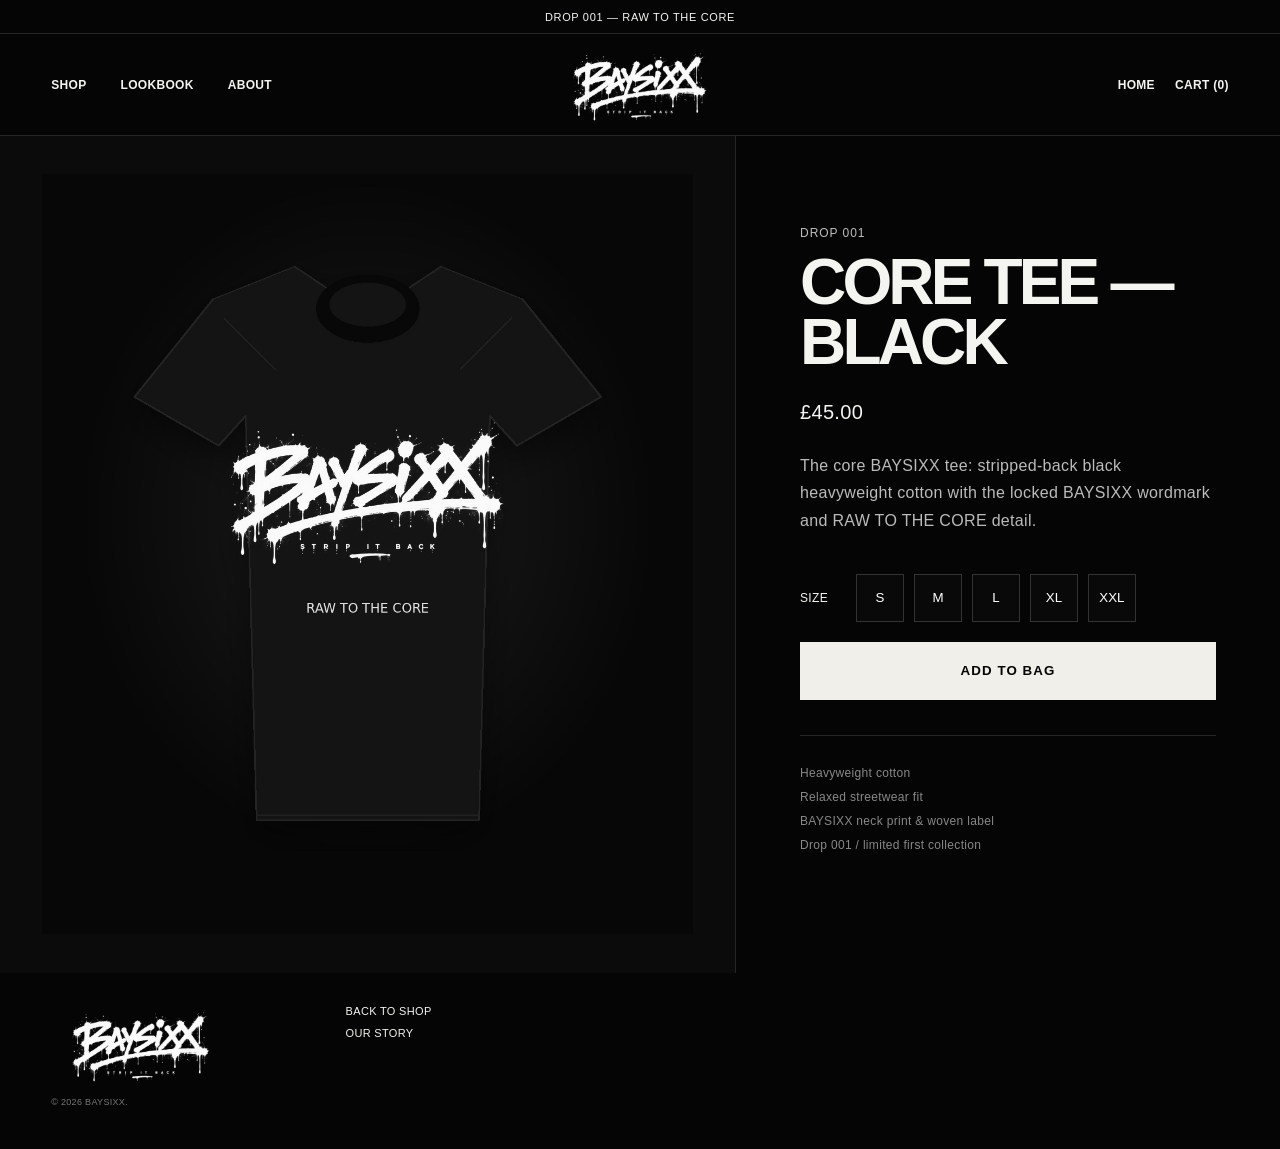
==== product.html @ d2b8d31a "Add files via upload" ====
<!doctype html><html lang="en"><head><meta charset="utf-8"><meta name="viewport" content="width=device-width,initial-scale=1"><title>BAYSIXX Product</title><link rel="stylesheet" href="styles.css"></head><body>
<div class="announcement">DROP 001 — RAW TO THE CORE</div>
<header class="site-header"><nav class="nav nav-left"><a href="shop.html">SHOP</a><a href="index.html#lookbook">LOOKBOOK</a><a href="story.html">ABOUT</a></nav><a class="header-logo" href="index.html"><img src="assets/baysixx-wordmark.png" alt="BAYSIXX"></a><nav class="nav nav-right"><a href="index.html">HOME</a><span>CART (0)</span></nav></header>
<main class="product-page"><div class="product-detail-image"><img id="productImage" alt="BAYSIXX product"></div><div class="product-info"><p class="eyebrow">DROP 001</p><h1 id="productName"></h1><p class="product-price" id="productPrice"></p><p id="productDescription" class="product-description"></p><div class="sizes"><span>SIZE</span><button>S</button><button>M</button><button>L</button><button>XL</button><button>XXL</button></div><button class="add-bag">ADD TO BAG</button><div class="product-notes"><p>Heavyweight cotton</p><p>Relaxed streetwear fit</p><p>BAYSIXX neck print & woven label</p><p>Drop 001 / limited first collection</p></div></div></main>
<footer class="footer"><div class="footer-brand"><img src="assets/baysixx-wordmark.png" alt="BAYSIXX"><small>© 2026 BAYSIXX.</small></div><div class="footer-links"><a href="shop.html">BACK TO SHOP</a><a href="story.html">OUR STORY</a></div></footer><script src="product.js"></script></body></html>
---- styles.css ----
:root{--bg:#050505;--panel:#090909;--line:#262626;--text:#f4f4f1;--muted:#a3a3a3;--bone:#e9e7df}*{box-sizing:border-box}html{scroll-behavior:smooth}body{margin:0;background:var(--bg);color:var(--text);font-family:Arial,Helvetica,sans-serif;letter-spacing:.02em}a{color:inherit;text-decoration:none}.announcement{height:34px;display:grid;place-items:center;border-bottom:1px solid var(--line);font-size:11px;letter-spacing:.06em}.site-header{height:102px;display:grid;grid-template-columns:1fr 300px 1fr;align-items:center;border-bottom:1px solid var(--line);padding:0 4vw;background:#050505}.nav{display:flex;align-items:center;gap:34px;font-size:12px;font-weight:700}.nav-right{justify-content:flex-end;gap:20px}.text-button{border:0;background:none;color:var(--text);font:inherit;padding:0;cursor:pointer}.header-logo{height:82px;display:flex;align-items:center;justify-content:center;overflow:visible}.header-logo img{display:block;width:280px;max-height:78px;object-fit:contain}.hero{position:relative;min-height:610px;display:grid;grid-template-columns:58% 42%;border-bottom:1px solid var(--line);overflow:hidden;background:radial-gradient(circle at 70% 55%,#1a1a1a 0,#0a0a0a 35%,#050505 72%)}.hero-index{position:absolute;z-index:3;left:3vw;top:175px;height:285px;width:26px;display:flex;flex-direction:column;justify-content:space-between;align-items:center;font-size:13px}.hero-index i{width:1px;flex:1;margin:14px 0;background:#ddd}.hero-copy{position:relative;z-index:2;padding:72px 4vw 52px 8vw;display:flex;flex-direction:column;justify-content:center;align-items:flex-start}.hero-logo{width:min(690px,90%);height:auto;max-height:330px;object-fit:contain;object-position:left center;display:block}.hero-message{margin-top:18px}.eyebrow{margin:0 0 12px;color:#bdbdbd;font-size:12px;letter-spacing:.08em}.hero-message p:last-child{font-size:17px;line-height:1.45;margin:0}.hero-actions{display:flex;gap:24px;margin-top:26px}.button{min-width:205px;height:52px;padding:0 24px;border:1px solid #666;display:flex;align-items:center;justify-content:space-between;font-size:12px;font-weight:700}.button-light{background:var(--bone);color:#111;border-color:var(--bone)}.button-dark{background:#080808;color:#fff}.button.small{width:180px;min-width:0;margin-top:30px}.campaign-art{position:relative;min-height:610px;overflow:hidden;background:linear-gradient(120deg,#080808,#111 50%,#050505)}.campaign-art:after{content:"";position:absolute;inset:0;background:linear-gradient(90deg,#050505 0,transparent 30%),radial-gradient(circle at 50% 45%,transparent 0 20%,rgba(0,0,0,.4) 75%)}.alley-lines{position:absolute;inset:0;opacity:.65;background:repeating-linear-gradient(90deg,transparent 0 67px,rgba(255,255,255,.035) 68px 69px),repeating-linear-gradient(168deg,transparent 0 92px,rgba(255,255,255,.035) 93px 94px)}.figure{position:absolute;z-index:2;right:12%;bottom:0;width:330px;height:540px}.hood{position:absolute;left:72px;top:5px;width:190px;height:180px;background:#030303;border:1px solid #171717;border-radius:50% 50% 44% 44%;transform:rotate(5deg)}.body{position:absolute;bottom:0;left:20px;width:290px;height:440px;background:linear-gradient(100deg,#050505,#101010 55%,#020202);border-radius:90px 90px 20px 20px;border:1px solid #171717;box-shadow:0 20px 60px #000;padding:125px 42px 0;text-align:center}.body img{width:210px;max-height:110px;object-fit:contain}.body span{display:block;margin-top:100px;font-size:11px;letter-spacing:.34em}.benefits{min-height:82px;display:grid;grid-template-columns:repeat(4,1fr);align-items:center;border-bottom:1px solid var(--line);padding:0 4vw}.benefits>div{height:52px;display:flex;align-items:center;gap:20px;padding:0 30px;border-right:1px solid var(--line)}.benefits>div:last-child{border:0}.benefits b{font-size:28px;font-weight:400}.benefits p{margin:0;display:flex;flex-direction:column;gap:5px;font-size:11px}.benefits span{color:var(--muted)}.content-grid{display:grid;grid-template-columns:44% 56%;border-bottom:1px solid var(--line)}.manifesto{min-height:390px;position:relative;padding:44px 5vw;border-right:1px solid var(--line);overflow:hidden}.manifesto h1{font-size:clamp(24px,2.5vw,42px);line-height:1.12;margin:0;letter-spacing:-.035em;max-width:590px}.brand-mark{position:absolute;right:7%;bottom:48px;font-size:110px;line-height:.75;font-weight:900;transform:rotate(-6deg);opacity:.93}.brand-mark span:last-child{display:block;font-size:80px;margin-left:14px}.drop{padding:36px 3vw 34px}.section-heading{display:flex;align-items:flex-end;justify-content:space-between;margin-bottom:24px}.section-heading h2,.lookbook h2{font-size:clamp(26px,2.6vw,43px);margin:0;letter-spacing:-.035em}.section-heading>a{font-size:12px;padding-bottom:7px;border-bottom:1px solid #777}.products{display:grid;grid-template-columns:repeat(4,1fr);gap:14px}.product-card h3{font-size:11px;margin:12px 0 7px;font-weight:700}.product-card p{font-size:12px;color:#c6c6c6;margin:0}.product-image{height:215px;display:grid;place-items:center;position:relative;overflow:hidden;border:1px solid #191919}.product-image:before{content:"";position:absolute;inset:0;background:linear-gradient(155deg,transparent 0 43%,rgba(255,255,255,.025) 44% 45%,transparent 46%)}.product-image img{position:relative;width:76%;max-height:120px;object-fit:contain}.tone-dark{background:linear-gradient(145deg,#151515,#050505)}.tone-grey{background:linear-gradient(145deg,#4a4a48,#191919)}.tone-black{background:#080808}.tone-bone{background:linear-gradient(145deg,#ddd9ce,#a6a29a)}.tone-bone img{filter:invert(1);opacity:.85}.mini-mark{font-weight:900;font-size:62px;line-height:.7;text-align:center;transform:rotate(-5deg)}.mini-mark span{font-size:42px}.lookbook{display:flex;justify-content:space-between;align-items:flex-end;padding:70px 5vw;border-bottom:1px solid var(--line);background:linear-gradient(115deg,#080808,#111)}.lookbook p:last-child{max-width:450px;color:#aaa;line-height:1.6}.footer{display:grid;grid-template-columns:1.3fr 1.5fr 1fr .7fr .7fr;gap:34px;padding:32px 4vw 42px;align-items:start}.footer-brand img{width:180px;max-height:80px;object-fit:contain;display:block}.footer small{display:block;color:#777;font-size:9px;margin-top:12px}.newsletter strong,.social strong{font-size:11px}.newsletter form{margin-top:14px;border:1px solid #343434;height:44px;display:flex}.newsletter input{flex:1;background:transparent;border:0;color:#fff;padding:0 14px;outline:none;font-size:11px}.newsletter button{width:45px;border:0;background:none;color:#fff}.footer-links{display:grid;gap:10px;font-size:11px}.social{display:grid;gap:18px}.social span{font-size:22px;word-spacing:10px}@media(max-width:1000px){.site-header{grid-template-columns:1fr auto}.header-logo{grid-column:1;grid-row:1;justify-content:flex-start}.nav-left{display:none}.nav-right{grid-column:2}.hero{grid-template-columns:1fr;min-height:auto}.hero-copy{padding:65px 7vw}.campaign-art{min-height:460px}.hero-index{display:none}.benefits{grid-template-columns:repeat(2,1fr);padding:14px}.benefits>div{border-right:0;border-bottom:1px solid var(--line)}.content-grid{grid-template-columns:1fr}.manifesto{border-right:0;border-bottom:1px solid var(--line)}.footer{grid-template-columns:1fr 1fr 1fr}.products{grid-template-columns:repeat(2,1fr)}}@media(max-width:620px){.announcement{font-size:9px}.site-header{height:90px;padding:0 20px}.header-logo img{width:190px}.nav-right button:not(:last-child){display:none}.hero-copy{padding:45px 24px}.hero-logo{width:100%}.hero-actions{flex-direction:column;width:100%}.button{width:100%}.campaign-art{min-height:390px}.figure{right:50%;transform:translateX(50%) scale(.78);transform-origin:bottom center}.benefits{grid-template-columns:1fr}.content-grid{display:block}.manifesto{padding:42px 24px}.brand-mark{position:static;margin:45px 0 0;font-size:82px}.drop{padding:38px 20px}.products{grid-template-columns:1fr 1fr}.product-image{height:180px}.section-heading{align-items:flex-start;gap:20px}.section-heading>a{white-space:nowrap}.lookbook{display:block;padding:50px 24px}.lookbook p:last-child{margin-top:28px}.footer{grid-template-columns:1fr;padding:30px 24px}.footer-links{grid-template-columns:repeat(3,1fr)}}

/* v2: real approved brand assets + interactive collection */
.brand-icon{position:absolute;right:7%;bottom:40px;width:150px;max-height:220px;object-fit:contain;filter:none}.product-card{display:block;transition:transform .2s ease,opacity .2s ease}.product-card:hover{transform:translateY(-4px)}.product-card:hover .product-image{border-color:#555}.product-photo{width:100%!important;height:100%!important;max-height:none!important;object-fit:cover!important;position:relative}.product-image{background:#0b0b0b}.product-image.shop{height:520px}.story-page,.shop-page,.product-page{min-height:70vh}.story-hero{min-height:560px;display:grid;grid-template-columns:1.4fr .6fr;align-items:center;padding:7vw;border-bottom:1px solid var(--line);background:radial-gradient(circle at 80% 40%,#1b1b1b,#050505 55%)}.story-hero h1,.shop-intro h1,.product-info h1{font-size:clamp(52px,8vw,130px);line-height:.82;letter-spacing:-.06em;margin:12px 0}.story-lead{max-width:720px;color:#bbb;font-size:20px;line-height:1.6}.story-hero img{width:min(280px,80%);justify-self:center}.story-copy{padding:8vw 7vw;border-bottom:1px solid var(--line)}.story-copy h2{font-size:clamp(34px,5vw,78px);line-height:1.02;letter-spacing:-.045em;max-width:1150px}.story-columns{display:grid;grid-template-columns:1fr 1fr;gap:8vw;max-width:1100px;margin-top:50px;color:#bbb;line-height:1.75;font-size:17px}.story-columns strong{color:#fff}.story-statement{display:flex;justify-content:space-between;padding:5vw 7vw;font-size:clamp(45px,8vw,130px);font-weight:900;letter-spacing:-.06em}.shop-intro{padding:7vw 5vw 4vw;border-bottom:1px solid var(--line)}.shop-intro h1{font-size:clamp(50px,7vw,110px)}.shop-intro>p:last-child{color:#aaa}.shop-grid{display:grid;grid-template-columns:repeat(2,1fr);gap:1px;background:var(--line);padding:1px}.shop-grid .product-card{background:#050505;padding:28px}.product-page{display:grid;grid-template-columns:1.15fr .85fr;min-height:720px}.product-detail-image{background:#0b0b0b;border-right:1px solid var(--line);display:grid;place-items:center;padding:3vw}.product-detail-image img{width:100%;height:100%;max-height:760px;object-fit:contain}.product-info{padding:7vw 5vw}.product-info h1{font-size:clamp(44px,5vw,80px);line-height:.95}.product-price{font-size:20px;margin:28px 0}.product-description{color:#bbb;line-height:1.7;max-width:560px}.sizes{display:flex;align-items:center;gap:10px;margin:40px 0 20px}.sizes span{margin-right:18px;font-size:12px}.sizes button{width:48px;height:48px;background:#090909;border:1px solid #333;color:#fff;cursor:pointer}.sizes button:hover{border-color:#fff}.add-bag{width:100%;height:58px;background:#f0efe9;color:#050505;border:0;font-weight:800;letter-spacing:.08em;cursor:pointer}.product-notes{margin-top:35px;padding-top:20px;border-top:1px solid var(--line);color:#888;font-size:12px}.product-notes p{margin:10px 0}@media(max-width:800px){.brand-icon{position:static;width:110px;margin-top:32px}.story-hero,.story-columns,.product-page{grid-template-columns:1fr}.story-hero{padding:70px 24px}.story-hero img{margin-top:40px}.story-statement{display:block}.story-statement span{display:block}.shop-grid{grid-template-columns:1fr}.product-image.shop{height:420px}.product-detail-image{border-right:0;border-bottom:1px solid var(--line);min-height:460px}.product-info{padding:45px 24px}}
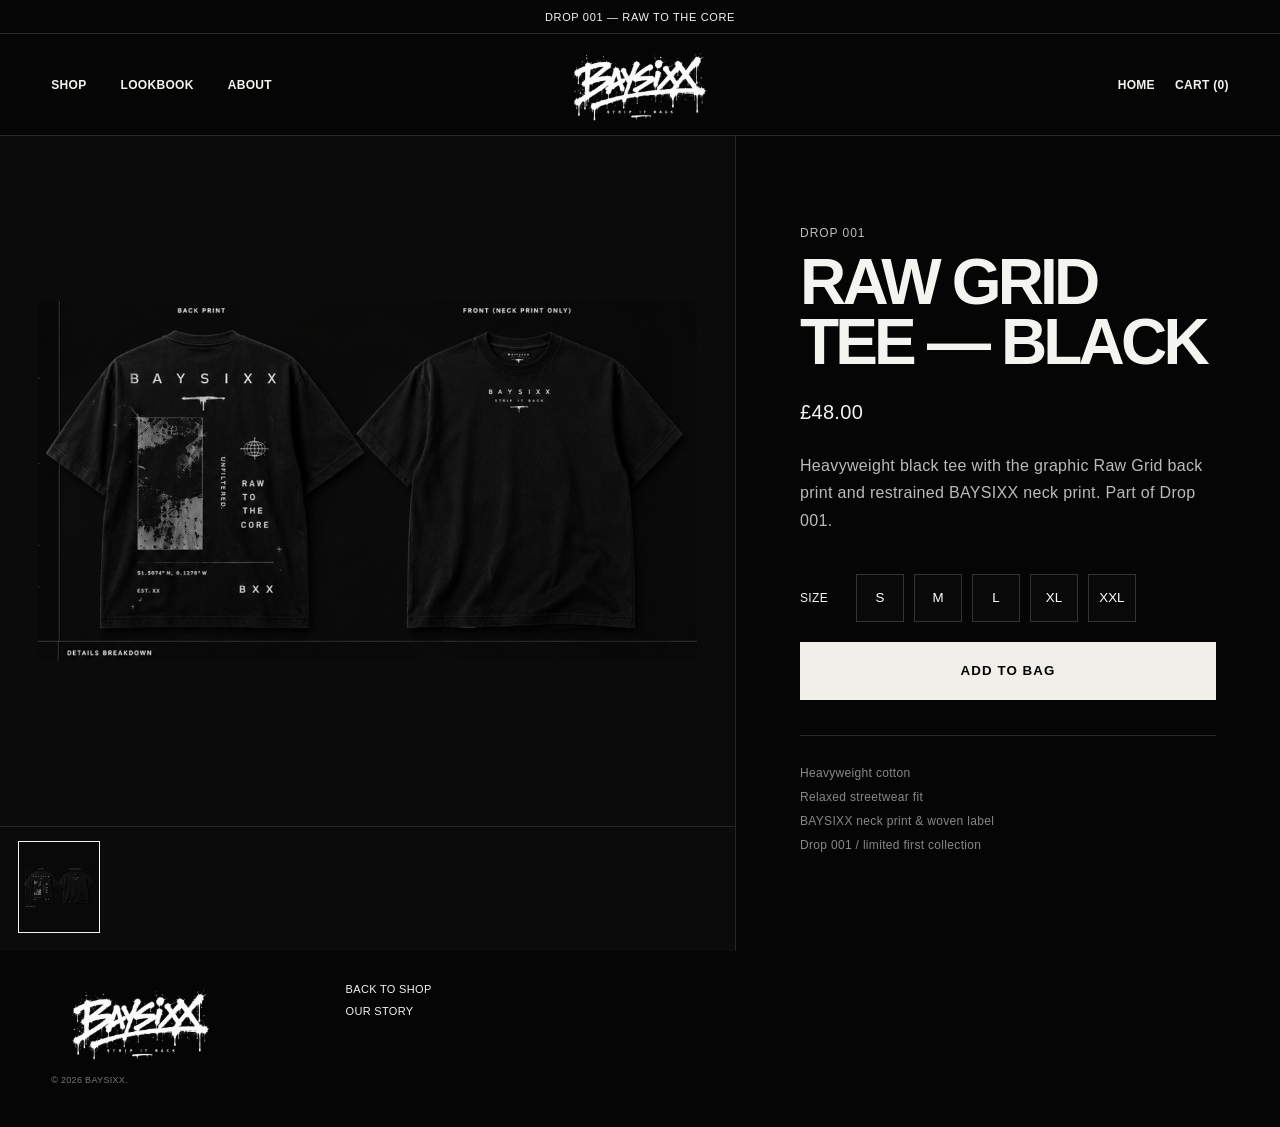
==== commit 12f789a9: "Add files via upload" ====
--- a/product.html
+++ b/product.html
@@ -1,5 +1,5 @@
 <!doctype html><html lang="en"><head><meta charset="utf-8"><meta name="viewport" content="width=device-width,initial-scale=1"><title>BAYSIXX Product</title><link rel="stylesheet" href="styles.css"></head><body>
 <div class="announcement">DROP 001 — RAW TO THE CORE</div>
 <header class="site-header"><nav class="nav nav-left"><a href="shop.html">SHOP</a><a href="index.html#lookbook">LOOKBOOK</a><a href="story.html">ABOUT</a></nav><a class="header-logo" href="index.html"><img src="assets/baysixx-wordmark.png" alt="BAYSIXX"></a><nav class="nav nav-right"><a href="index.html">HOME</a><span>CART (0)</span></nav></header>
-<main class="product-page"><div class="product-detail-image"><img id="productImage" alt="BAYSIXX product"></div><div class="product-info"><p class="eyebrow">DROP 001</p><h1 id="productName"></h1><p class="product-price" id="productPrice"></p><p id="productDescription" class="product-description"></p><div class="sizes"><span>SIZE</span><button>S</button><button>M</button><button>L</button><button>XL</button><button>XXL</button></div><button class="add-bag">ADD TO BAG</button><div class="product-notes"><p>Heavyweight cotton</p><p>Relaxed streetwear fit</p><p>BAYSIXX neck print & woven label</p><p>Drop 001 / limited first collection</p></div></div></main>
-<footer class="footer"><div class="footer-brand"><img src="assets/baysixx-wordmark.png" alt="BAYSIXX"><small>© 2026 BAYSIXX.</small></div><div class="footer-links"><a href="shop.html">BACK TO SHOP</a><a href="story.html">OUR STORY</a></div></footer><script src="product.js"></script></body></html>
+<main class="product-page"><div class="product-gallery"><div class="product-detail-image"><img id="productImage" alt="BAYSIXX product"></div><div id="productThumbs" class="product-thumbs" aria-label="Product images"></div></div><div class="product-info"><p class="eyebrow">DROP 001</p><h1 id="productName"></h1><p class="product-price" id="productPrice"></p><p id="productDescription" class="product-description"></p><div class="sizes"><span>SIZE</span><button>S</button><button>M</button><button>L</button><button>XL</button><button>XXL</button></div><button class="add-bag">ADD TO BAG</button><div class="product-notes"><p>Heavyweight cotton</p><p>Relaxed streetwear fit</p><p>BAYSIXX neck print & woven label</p><p>Drop 001 / limited first collection</p></div></div></main>
+<footer class="footer"><div class="footer-brand"><img src="assets/baysixx-wordmark.png" alt="BAYSIXX"><small>© 2026 BAYSIXX.</small></div><div class="footer-links"><a href="shop.html">BACK TO SHOP</a><a href="story.html">OUR STORY</a></div></footer><script src="product.js"></script><script src="script.js"></script></body></html>
--- a/styles.css
+++ b/styles.css
@@ -2,3 +2,102 @@
 
 /* v2: real approved brand assets + interactive collection */
 .brand-icon{position:absolute;right:7%;bottom:40px;width:150px;max-height:220px;object-fit:contain;filter:none}.product-card{display:block;transition:transform .2s ease,opacity .2s ease}.product-card:hover{transform:translateY(-4px)}.product-card:hover .product-image{border-color:#555}.product-photo{width:100%!important;height:100%!important;max-height:none!important;object-fit:cover!important;position:relative}.product-image{background:#0b0b0b}.product-image.shop{height:520px}.story-page,.shop-page,.product-page{min-height:70vh}.story-hero{min-height:560px;display:grid;grid-template-columns:1.4fr .6fr;align-items:center;padding:7vw;border-bottom:1px solid var(--line);background:radial-gradient(circle at 80% 40%,#1b1b1b,#050505 55%)}.story-hero h1,.shop-intro h1,.product-info h1{font-size:clamp(52px,8vw,130px);line-height:.82;letter-spacing:-.06em;margin:12px 0}.story-lead{max-width:720px;color:#bbb;font-size:20px;line-height:1.6}.story-hero img{width:min(280px,80%);justify-self:center}.story-copy{padding:8vw 7vw;border-bottom:1px solid var(--line)}.story-copy h2{font-size:clamp(34px,5vw,78px);line-height:1.02;letter-spacing:-.045em;max-width:1150px}.story-columns{display:grid;grid-template-columns:1fr 1fr;gap:8vw;max-width:1100px;margin-top:50px;color:#bbb;line-height:1.75;font-size:17px}.story-columns strong{color:#fff}.story-statement{display:flex;justify-content:space-between;padding:5vw 7vw;font-size:clamp(45px,8vw,130px);font-weight:900;letter-spacing:-.06em}.shop-intro{padding:7vw 5vw 4vw;border-bottom:1px solid var(--line)}.shop-intro h1{font-size:clamp(50px,7vw,110px)}.shop-intro>p:last-child{color:#aaa}.shop-grid{display:grid;grid-template-columns:repeat(2,1fr);gap:1px;background:var(--line);padding:1px}.shop-grid .product-card{background:#050505;padding:28px}.product-page{display:grid;grid-template-columns:1.15fr .85fr;min-height:720px}.product-detail-image{background:#0b0b0b;border-right:1px solid var(--line);display:grid;place-items:center;padding:3vw}.product-detail-image img{width:100%;height:100%;max-height:760px;object-fit:contain}.product-info{padding:7vw 5vw}.product-info h1{font-size:clamp(44px,5vw,80px);line-height:.95}.product-price{font-size:20px;margin:28px 0}.product-description{color:#bbb;line-height:1.7;max-width:560px}.sizes{display:flex;align-items:center;gap:10px;margin:40px 0 20px}.sizes span{margin-right:18px;font-size:12px}.sizes button{width:48px;height:48px;background:#090909;border:1px solid #333;color:#fff;cursor:pointer}.sizes button:hover{border-color:#fff}.add-bag{width:100%;height:58px;background:#f0efe9;color:#050505;border:0;font-weight:800;letter-spacing:.08em;cursor:pointer}.product-notes{margin-top:35px;padding-top:20px;border-top:1px solid var(--line);color:#888;font-size:12px}.product-notes p{margin:10px 0}@media(max-width:800px){.brand-icon{position:static;width:110px;margin-top:32px}.story-hero,.story-columns,.product-page{grid-template-columns:1fr}.story-hero{padding:70px 24px}.story-hero img{margin-top:40px}.story-statement{display:block}.story-statement span{display:block}.shop-grid{grid-template-columns:1fr}.product-image.shop{height:420px}.product-detail-image{border-right:0;border-bottom:1px solid var(--line);min-height:460px}.product-info{padding:45px 24px}}
+
+
+/* v3 responsive/editorial fixes */
+.campaign-art{background:#050505}.campaign-photo{position:absolute;inset:0;width:100%;height:100%;object-fit:cover;object-position:center 28%;filter:grayscale(1) contrast(1.08);opacity:.86}.campaign-art:after{content:"";position:absolute;inset:0;background:linear-gradient(90deg,#050505 0,rgba(5,5,5,.45) 24%,rgba(5,5,5,.05) 65%),linear-gradient(0deg,rgba(0,0,0,.55),transparent 50%)}.campaign-overlay{position:absolute;z-index:3;right:36px;bottom:34px;text-align:right;display:grid;gap:6px;letter-spacing:.14em}.campaign-overlay span{font-size:10px;color:#aaa}.campaign-overlay strong{font-size:17px}.mobile-bottom-nav{display:none}
+
+@media(max-width:1180px){.site-header{grid-template-columns:1fr 240px 1fr;padding:0 2.5vw}.nav{gap:20px;font-size:11px}.header-logo img{width:230px}.hero{grid-template-columns:55% 45%}.hero-copy{padding-left:7vw}.hero-logo{width:min(590px,95%)}.products{gap:10px}.product-image{height:190px}.content-grid{grid-template-columns:42% 58%}.footer{gap:20px}}
+@media(max-width:920px){.announcement{height:30px}.site-header{height:86px;grid-template-columns:1fr auto;padding:0 20px}.header-logo{grid-column:1;grid-row:1;justify-content:flex-start;height:72px}.header-logo img{width:210px;max-height:66px}.nav-left{display:none}.nav-right{grid-column:2;gap:0}.nav-right .text-button:not(:last-child){display:none}.hero{grid-template-columns:1fr}.hero-copy{padding:48px 24px 42px}.campaign-art{min-height:520px}.benefits{grid-template-columns:1fr 1fr;padding:10px}.content-grid{grid-template-columns:1fr}.manifesto{border-right:0;border-bottom:1px solid var(--line)}.drop{padding:34px 24px}.products{grid-template-columns:1fr 1fr}.product-image{height:300px}.footer{grid-template-columns:1fr 1fr;padding-bottom:96px}}
+@media(max-width:680px){body{padding-bottom:68px}.announcement{font-size:8px;padding:0 12px;text-align:center}.site-header{height:76px}.header-logo img{width:175px}.nav-right{display:none}.hero-copy{padding:34px 20px 30px}.hero-logo{width:100%;max-height:240px}.hero-message p:last-child{font-size:15px}.hero-actions{display:grid;grid-template-columns:1fr;gap:10px;width:100%}.button{width:100%;height:50px}.campaign-art{min-height:430px}.campaign-photo{object-position:center 25%}.campaign-overlay{right:20px;bottom:20px}.benefits{grid-template-columns:1fr 1fr;padding:0}.benefits>div{padding:14px 12px;height:72px;gap:10px}.benefits b{font-size:21px}.benefits p{font-size:9px}.manifesto{padding:38px 20px}.manifesto h1{font-size:clamp(25px,8vw,38px)}.brand-icon{width:96px;margin-top:28px}.drop{padding:34px 16px}.section-heading{display:block}.section-heading>a{display:inline-block;margin-top:16px}.products{grid-template-columns:1fr;gap:28px}.product-image{height:auto;aspect-ratio:4/5}.product-card h3{font-size:12px}.lookbook{display:block;padding:44px 20px}.footer{grid-template-columns:1fr;padding:28px 20px 94px}.footer-links{grid-template-columns:repeat(2,1fr)}.mobile-bottom-nav{position:fixed;display:grid;grid-template-columns:repeat(4,1fr);left:0;right:0;bottom:0;z-index:9999;height:68px;background:rgba(5,5,5,.97);border-top:1px solid #2b2b2b;backdrop-filter:blur(10px)}.mobile-bottom-nav a{display:grid;place-items:center;font-size:9px;font-weight:700;letter-spacing:.05em;border-right:1px solid #1d1d1d}.mobile-bottom-nav a:last-child{border-right:0}.product-page{grid-template-columns:1fr}.product-detail-image{min-height:auto;padding:18px}.product-detail-image img{max-height:none}.product-info{padding:36px 20px 100px}.sizes{flex-wrap:wrap}.shop-grid{grid-template-columns:1fr}.shop-grid .product-card{padding:16px}.product-image.shop{height:auto;aspect-ratio:4/5}.story-hero{grid-template-columns:1fr;padding:48px 20px}.story-copy{padding:50px 20px}.story-columns{grid-template-columns:1fr;gap:26px}.story-statement{padding:45px 20px 100px}}
+
+
+/* v4 — stronger copy hierarchy + exact centred header logo */
+.manifesto-sub{max-width:520px;margin:20px 0 0;color:#a9a9a9;font-size:15px;line-height:1.65}
+.story-lead-secondary{margin-top:18px;font-size:17px;color:#8f8f8f}
+.site-header{position:relative}
+.header-logo{justify-self:center;align-self:center}
+
+@media(max-width:1180px){
+  .site-header{grid-template-columns:1fr 240px 1fr}
+  .header-logo{grid-column:2;justify-self:center}
+}
+
+@media(max-width:920px){
+  .site-header{
+    display:flex;
+    align-items:center;
+    justify-content:flex-end;
+    position:relative;
+  }
+  .header-logo{
+    position:absolute;
+    left:50%;
+    top:50%;
+    transform:translate(-50%,-50%);
+    width:max-content;
+    height:72px;
+    display:flex;
+    align-items:center;
+    justify-content:center;
+    margin:0;
+  }
+  .header-logo img{
+    display:block;
+    margin:auto;
+    object-position:center center;
+  }
+  .nav-right{margin-left:auto}
+}
+
+@media(max-width:680px){
+  .header-logo{height:64px}
+  .header-logo img{width:175px;max-width:58vw}
+  .story-lead-secondary{font-size:15px}
+}
+
+
+/* v5 — Drop 001 product imagery + locked mobile navigation */
+.products-collection{grid-template-columns:repeat(3,minmax(0,1fr));gap:22px 14px}
+.products-collection .product-image{height:260px}
+.product-photo{object-fit:contain!important;padding:0;background:#080808}
+.product-image.light{background:#e7e4dc}
+.product-gallery{min-width:0;background:#0b0b0b;border-right:1px solid var(--line);display:flex;flex-direction:column}
+.product-gallery .product-detail-image{border-right:0;flex:1;min-height:620px}
+.product-thumbs{display:flex;gap:10px;padding:14px 18px 18px;overflow-x:auto;border-top:1px solid var(--line)}
+.product-thumb{flex:0 0 82px;height:92px;padding:4px;border:1px solid #333;background:#090909;cursor:pointer}
+.product-thumb.active{border-color:#f4f4f1}
+.product-thumb img{width:100%;height:100%;object-fit:contain;display:block}
+
+@media(max-width:1180px){
+  .products-collection{grid-template-columns:repeat(2,minmax(0,1fr))}
+  .products-collection .product-image{height:300px}
+}
+@media(max-width:800px){
+  .product-gallery{border-right:0;border-bottom:1px solid var(--line)}
+  .product-gallery .product-detail-image{min-height:500px}
+}
+@media(max-width:680px){
+  html,body{overflow-x:hidden}
+  body{padding-bottom:calc(74px + env(safe-area-inset-bottom))!important}
+  .mobile-bottom-nav{
+    display:grid!important;
+    position:fixed!important;
+    left:0!important;right:0!important;bottom:0!important;
+    width:100%!important;
+    height:calc(64px + env(safe-area-inset-bottom))!important;
+    grid-template-columns:repeat(4,minmax(0,1fr))!important;
+    background:rgba(5,5,5,.98)!important;
+    border-top:1px solid #333!important;
+    z-index:2147483647!important;
+    padding-bottom:env(safe-area-inset-bottom)!important;
+    transform:none!important;
+    overflow:hidden!important;
+  }
+  .mobile-bottom-nav a{height:64px;display:flex!important;align-items:center;justify-content:center;text-align:center;padding:0 4px;font-size:9px;font-weight:800;letter-spacing:.04em;white-space:nowrap}
+  .products-collection{grid-template-columns:1fr;gap:26px}
+  .products-collection .product-image{height:auto;aspect-ratio:1/1}
+  .product-gallery .product-detail-image{min-height:auto;aspect-ratio:1/1.08;padding:10px}
+  .product-thumbs{padding:10px 12px 14px}
+  .product-thumb{flex-basis:70px;height:78px}
+}
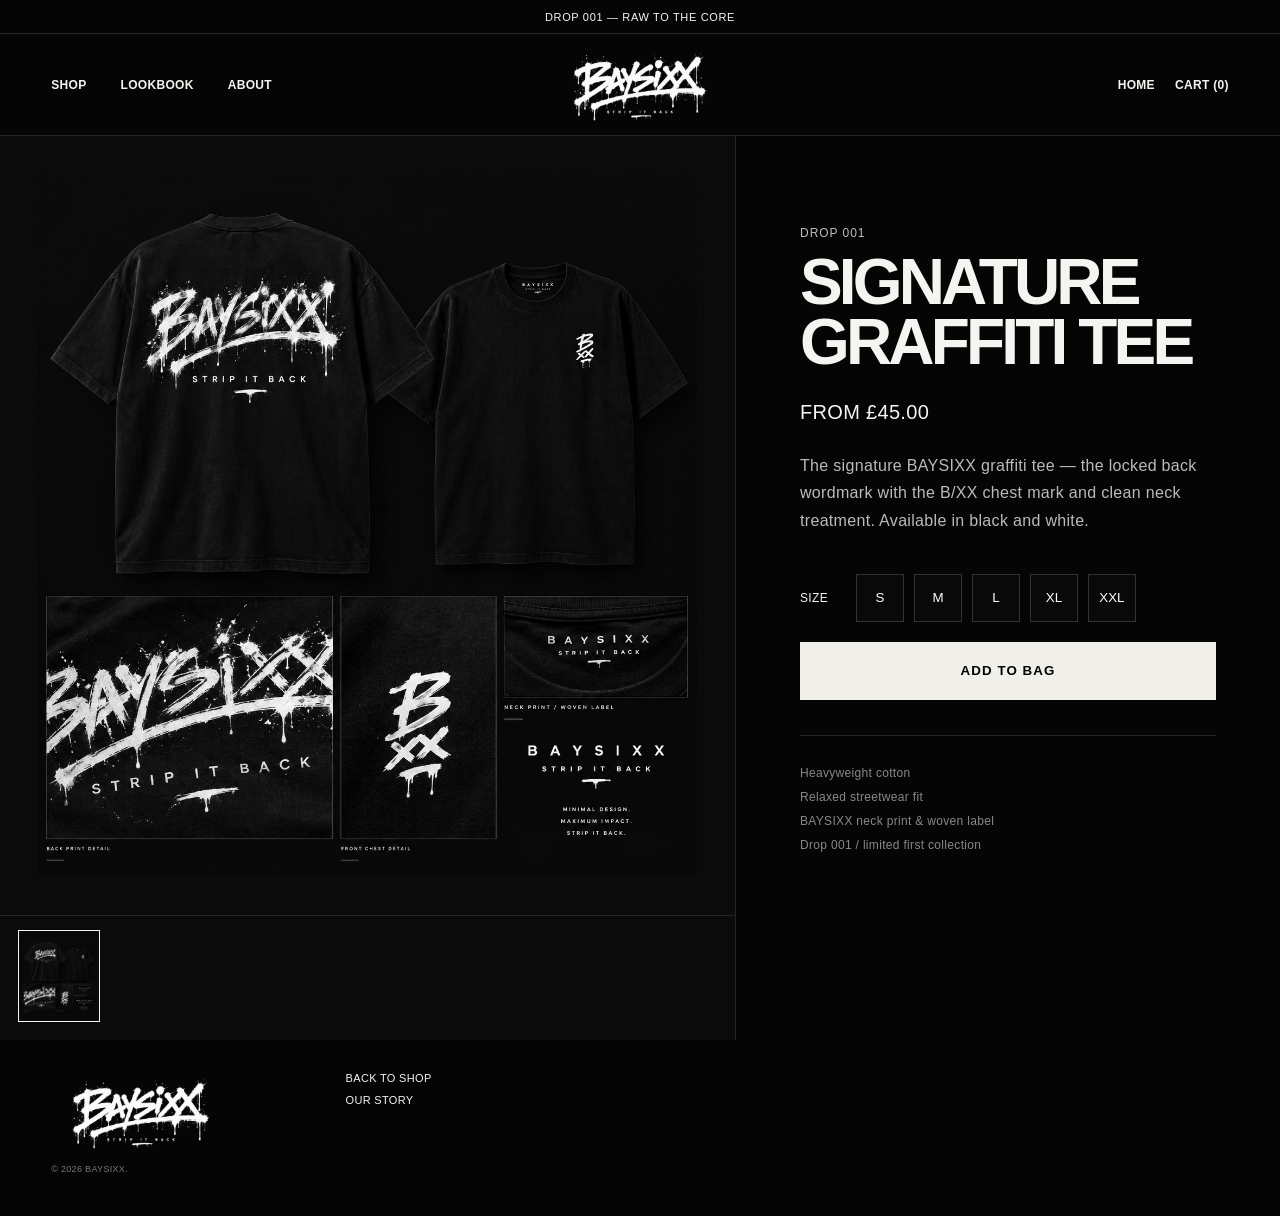
==== commit d749ff1d: "Add files via upload" ====
--- a/product.html
+++ b/product.html
@@ -1,4 +1,10 @@
-<!doctype html><html lang="en"><head><meta charset="utf-8"><meta name="viewport" content="width=device-width,initial-scale=1"><title>BAYSIXX Product</title><link rel="stylesheet" href="styles.css"></head><body>
+<!doctype html><html lang="en"><head><meta charset="utf-8"><meta name="viewport" content="width=device-width,initial-scale=1"><title>BAYSIXX Product</title><link rel="stylesheet" href="styles.css">
+  <link rel="icon" href="favicon.ico" sizes="any">
+  <link rel="icon" type="image/png" sizes="32x32" href="favicon-32.png">
+  <link rel="apple-touch-icon" sizes="180x180" href="apple-touch-icon.png">
+  <link rel="manifest" href="site.webmanifest">
+  <meta name="theme-color" content="#000000">
+</head><body>
 <div class="announcement">DROP 001 — RAW TO THE CORE</div>
 <header class="site-header"><nav class="nav nav-left"><a href="shop.html">SHOP</a><a href="index.html#lookbook">LOOKBOOK</a><a href="story.html">ABOUT</a></nav><a class="header-logo" href="index.html"><img src="assets/baysixx-wordmark.png" alt="BAYSIXX"></a><nav class="nav nav-right"><a href="index.html">HOME</a><span>CART (0)</span></nav></header>
 <main class="product-page"><div class="product-gallery"><div class="product-detail-image"><img id="productImage" alt="BAYSIXX product"></div><div id="productThumbs" class="product-thumbs" aria-label="Product images"></div></div><div class="product-info"><p class="eyebrow">DROP 001</p><h1 id="productName"></h1><p class="product-price" id="productPrice"></p><p id="productDescription" class="product-description"></p><div class="sizes"><span>SIZE</span><button>S</button><button>M</button><button>L</button><button>XL</button><button>XXL</button></div><button class="add-bag">ADD TO BAG</button><div class="product-notes"><p>Heavyweight cotton</p><p>Relaxed streetwear fit</p><p>BAYSIXX neck print & woven label</p><p>Drop 001 / limited first collection</p></div></div></main>
--- a/styles.css
+++ b/styles.css
@@ -101,3 +101,89 @@
   .product-thumbs{padding:10px 12px 14px}
   .product-thumb{flex-basis:70px;height:78px}
 }
+
+/* v6 — curated Drop 001: three products only */
+.products-three{grid-template-columns:repeat(3,minmax(0,1fr))!important}
+.products-three .product-image{height:320px}
+.shop-grid-three{grid-template-columns:repeat(3,minmax(0,1fr))}
+.shop-grid-three .product-image.shop{height:460px}
+.manifesto .button{display:none}
+@media(max-width:1050px){.shop-grid-three{grid-template-columns:1fr 1fr}.products-three{grid-template-columns:1fr 1fr!important}}
+@media(max-width:680px){.shop-grid-three,.products-three{grid-template-columns:1fr!important}.products-three .product-image,.shop-grid-three .product-image.shop{height:auto;aspect-ratio:1/1}.manifesto{padding-bottom:42px}}
+
+
+/* v7 — remove placeholder campaign artwork; let the locked BAYSIXX wordmark own the hero */
+.hero{
+  display:block!important;
+  min-height:auto!important;
+  background:#050505!important;
+  overflow:visible!important;
+}
+.hero-copy{
+  width:100%;
+  min-height:610px;
+  padding:64px 6vw 54px 7vw!important;
+  display:flex;
+  flex-direction:column;
+  justify-content:center;
+  align-items:flex-start;
+}
+.hero-logo{
+  width:min(1180px,82vw)!important;
+  max-width:none!important;
+  max-height:none!important;
+  height:auto!important;
+  object-fit:contain!important;
+  object-position:left center!important;
+  display:block;
+  margin:0 auto 10px!important;
+}
+.hero-message,
+.hero-actions{
+  width:min(1180px,82vw);
+  margin-left:auto!important;
+  margin-right:auto!important;
+}
+.hero-message{margin-top:8px!important}
+.campaign-art{display:none!important}
+
+@media(max-width:1180px){
+  .hero-copy{
+    min-height:560px;
+    padding:54px 4vw 46px!important;
+  }
+  .hero-logo,
+  .hero-message,
+  .hero-actions{
+    width:min(980px,88vw)!important;
+  }
+}
+
+@media(max-width:920px){
+  .hero-copy{
+    min-height:auto;
+    padding:42px 24px 38px!important;
+  }
+  .hero-logo,
+  .hero-message,
+  .hero-actions{
+    width:100%!important;
+  }
+  .hero-logo{
+    margin:0 auto 18px!important;
+    object-position:center center!important;
+  }
+}
+
+@media(max-width:680px){
+  .hero-copy{
+    padding:30px 20px 30px!important;
+  }
+  .hero-logo{
+    width:100%!important;
+    max-height:none!important;
+  }
+  .hero-message{
+    margin-top:4px!important;
+  }
+}
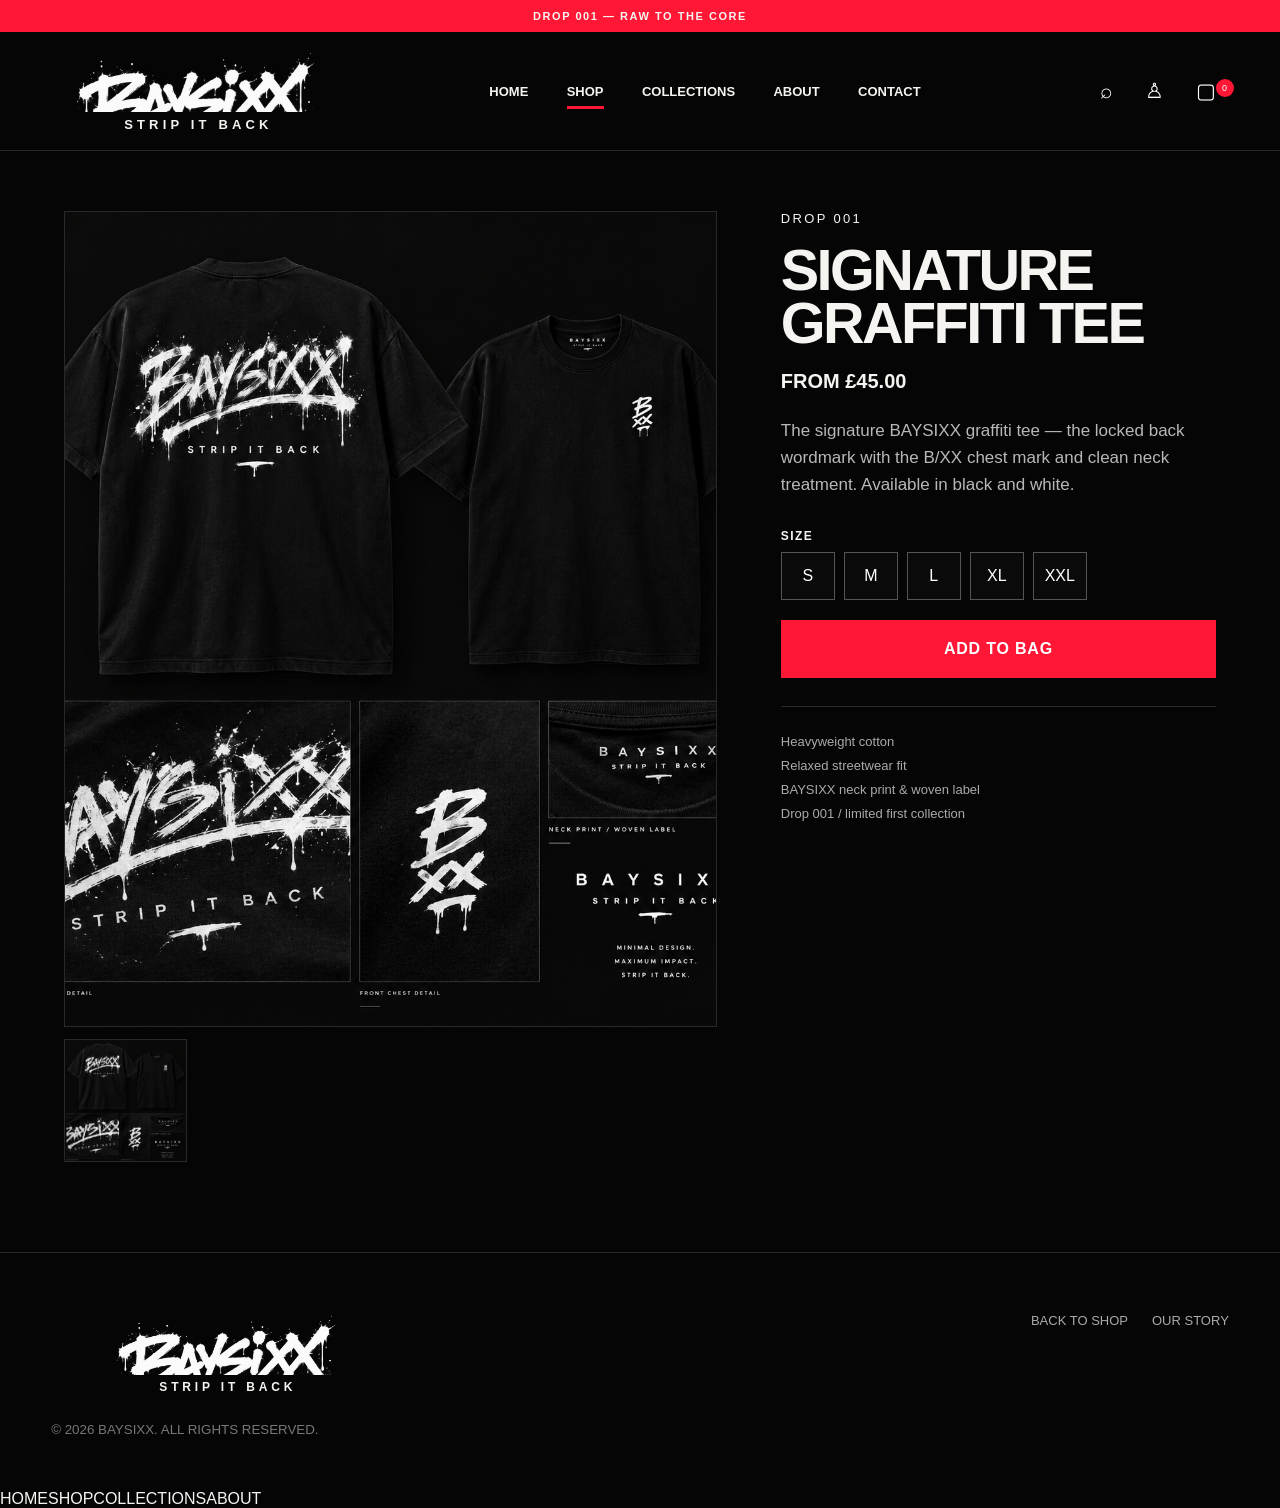
==== commit f5c404c7: "Fix product page layout and unified navigation" ====
--- a/product.html
+++ b/product.html
@@ -1,11 +1 @@
-<!doctype html><html lang="en"><head><meta charset="utf-8"><meta name="viewport" content="width=device-width,initial-scale=1"><title>BAYSIXX Product</title><link rel="stylesheet" href="styles.css">
-  <link rel="icon" href="favicon.ico" sizes="any">
-  <link rel="icon" type="image/png" sizes="32x32" href="favicon-32.png">
-  <link rel="apple-touch-icon" sizes="180x180" href="apple-touch-icon.png">
-  <link rel="manifest" href="site.webmanifest">
-  <meta name="theme-color" content="#000000">
-</head><body>
-<div class="announcement">DROP 001 — RAW TO THE CORE</div>
-<header class="site-header"><nav class="nav nav-left"><a href="shop.html">SHOP</a><a href="index.html#lookbook">LOOKBOOK</a><a href="story.html">ABOUT</a></nav><a class="header-logo" href="index.html"><img src="assets/baysixx-wordmark.png" alt="BAYSIXX"></a><nav class="nav nav-right"><a href="index.html">HOME</a><span>CART (0)</span></nav></header>
-<main class="product-page"><div class="product-gallery"><div class="product-detail-image"><img id="productImage" alt="BAYSIXX product"></div><div id="productThumbs" class="product-thumbs" aria-label="Product images"></div></div><div class="product-info"><p class="eyebrow">DROP 001</p><h1 id="productName"></h1><p class="product-price" id="productPrice"></p><p id="productDescription" class="product-description"></p><div class="sizes"><span>SIZE</span><button>S</button><button>M</button><button>L</button><button>XL</button><button>XXL</button></div><button class="add-bag">ADD TO BAG</button><div class="product-notes"><p>Heavyweight cotton</p><p>Relaxed streetwear fit</p><p>BAYSIXX neck print & woven label</p><p>Drop 001 / limited first collection</p></div></div></main>
-<footer class="footer"><div class="footer-brand"><img src="assets/baysixx-wordmark.png" alt="BAYSIXX"><small>© 2026 BAYSIXX.</small></div><div class="footer-links"><a href="shop.html">BACK TO SHOP</a><a href="story.html">OUR STORY</a></div></footer><script src="product.js"></script><script src="script.js"></script></body></html>
+<!doctype html><html lang="en"><head><meta charset="utf-8"><meta name="viewport" content="width=device-width,initial-scale=1"><title>BAYSIXX Product</title><link rel="stylesheet" href="styles.css?v=clean10"><link rel="icon" type="image/png" sizes="32x32" href="favicon-32.png?v=bx6"><link rel="apple-touch-icon" sizes="180x180" href="apple-touch-icon.png?v=bx6"><link rel="manifest" href="site.webmanifest?v=bx6"><meta name="theme-color" content="#050505"></head><body id="top"><div class="announcement">DROP 001 — RAW TO THE CORE</div><header class="site-header"><a class="header-logo logo-lockup" href="index.html" aria-label="BAYSIXX home"><span class="logo-art"><img src="assets/baysixx-wordmark.png?v=master" alt="BAYSIXX"></span><span class="logo-tagline">STRIP IT BACK</span></a><nav class="nav nav-left"><a href="index.html">HOME</a><a class="active" href="shop.html">SHOP</a><a href="index.html#drop">COLLECTIONS</a><a href="story.html">ABOUT</a><a href="index.html#contact">CONTACT</a></nav><nav class="nav nav-right"><button class="text-button" aria-label="Search">⌕</button><button class="text-button" aria-label="Account">♙</button><button class="text-button cart-button" aria-label="Cart">▢<span class="cart-count">0</span></button></nav></header><main class="product-page"><div class="product-gallery"><div class="product-detail-image"><img id="productImage" alt="BAYSIXX product"></div><div id="productThumbs" class="product-thumbs" aria-label="Product images"></div></div><div class="product-info"><p class="eyebrow">DROP 001</p><h1 id="productName"></h1><p class="product-price" id="productPrice"></p><p id="productDescription" class="product-description"></p><div class="sizes"><span>SIZE</span><button>S</button><button>M</button><button>L</button><button>XL</button><button>XXL</button></div><button class="add-bag">ADD TO BAG</button><div class="product-notes"><p>Heavyweight cotton</p><p>Relaxed streetwear fit</p><p>BAYSIXX neck print & woven label</p><p>Drop 001 / limited first collection</p></div></div></main><footer class="footer"><div class="footer-brand"><a class="logo-lockup footer-logo" href="#top"><span class="logo-art"><img src="assets/baysixx-wordmark.png?v=master" alt="BAYSIXX"></span><span class="logo-tagline">STRIP IT BACK</span></a><small>© 2026 BAYSIXX. ALL RIGHTS RESERVED.</small></div><div class="footer-links"><a href="shop.html">BACK TO SHOP</a><a href="story.html">OUR STORY</a></div></footer><script src="product.js?v=11"></script><script src="script.js?v=13"></script></body></html>
--- a/styles.css
+++ b/styles.css
@@ -1,189 +1 @@
-:root{--bg:#050505;--panel:#090909;--line:#262626;--text:#f4f4f1;--muted:#a3a3a3;--bone:#e9e7df}*{box-sizing:border-box}html{scroll-behavior:smooth}body{margin:0;background:var(--bg);color:var(--text);font-family:Arial,Helvetica,sans-serif;letter-spacing:.02em}a{color:inherit;text-decoration:none}.announcement{height:34px;display:grid;place-items:center;border-bottom:1px solid var(--line);font-size:11px;letter-spacing:.06em}.site-header{height:102px;display:grid;grid-template-columns:1fr 300px 1fr;align-items:center;border-bottom:1px solid var(--line);padding:0 4vw;background:#050505}.nav{display:flex;align-items:center;gap:34px;font-size:12px;font-weight:700}.nav-right{justify-content:flex-end;gap:20px}.text-button{border:0;background:none;color:var(--text);font:inherit;padding:0;cursor:pointer}.header-logo{height:82px;display:flex;align-items:center;justify-content:center;overflow:visible}.header-logo img{display:block;width:280px;max-height:78px;object-fit:contain}.hero{position:relative;min-height:610px;display:grid;grid-template-columns:58% 42%;border-bottom:1px solid var(--line);overflow:hidden;background:radial-gradient(circle at 70% 55%,#1a1a1a 0,#0a0a0a 35%,#050505 72%)}.hero-index{position:absolute;z-index:3;left:3vw;top:175px;height:285px;width:26px;display:flex;flex-direction:column;justify-content:space-between;align-items:center;font-size:13px}.hero-index i{width:1px;flex:1;margin:14px 0;background:#ddd}.hero-copy{position:relative;z-index:2;padding:72px 4vw 52px 8vw;display:flex;flex-direction:column;justify-content:center;align-items:flex-start}.hero-logo{width:min(690px,90%);height:auto;max-height:330px;object-fit:contain;object-position:left center;display:block}.hero-message{margin-top:18px}.eyebrow{margin:0 0 12px;color:#bdbdbd;font-size:12px;letter-spacing:.08em}.hero-message p:last-child{font-size:17px;line-height:1.45;margin:0}.hero-actions{display:flex;gap:24px;margin-top:26px}.button{min-width:205px;height:52px;padding:0 24px;border:1px solid #666;display:flex;align-items:center;justify-content:space-between;font-size:12px;font-weight:700}.button-light{background:var(--bone);color:#111;border-color:var(--bone)}.button-dark{background:#080808;color:#fff}.button.small{width:180px;min-width:0;margin-top:30px}.campaign-art{position:relative;min-height:610px;overflow:hidden;background:linear-gradient(120deg,#080808,#111 50%,#050505)}.campaign-art:after{content:"";position:absolute;inset:0;background:linear-gradient(90deg,#050505 0,transparent 30%),radial-gradient(circle at 50% 45%,transparent 0 20%,rgba(0,0,0,.4) 75%)}.alley-lines{position:absolute;inset:0;opacity:.65;background:repeating-linear-gradient(90deg,transparent 0 67px,rgba(255,255,255,.035) 68px 69px),repeating-linear-gradient(168deg,transparent 0 92px,rgba(255,255,255,.035) 93px 94px)}.figure{position:absolute;z-index:2;right:12%;bottom:0;width:330px;height:540px}.hood{position:absolute;left:72px;top:5px;width:190px;height:180px;background:#030303;border:1px solid #171717;border-radius:50% 50% 44% 44%;transform:rotate(5deg)}.body{position:absolute;bottom:0;left:20px;width:290px;height:440px;background:linear-gradient(100deg,#050505,#101010 55%,#020202);border-radius:90px 90px 20px 20px;border:1px solid #171717;box-shadow:0 20px 60px #000;padding:125px 42px 0;text-align:center}.body img{width:210px;max-height:110px;object-fit:contain}.body span{display:block;margin-top:100px;font-size:11px;letter-spacing:.34em}.benefits{min-height:82px;display:grid;grid-template-columns:repeat(4,1fr);align-items:center;border-bottom:1px solid var(--line);padding:0 4vw}.benefits>div{height:52px;display:flex;align-items:center;gap:20px;padding:0 30px;border-right:1px solid var(--line)}.benefits>div:last-child{border:0}.benefits b{font-size:28px;font-weight:400}.benefits p{margin:0;display:flex;flex-direction:column;gap:5px;font-size:11px}.benefits span{color:var(--muted)}.content-grid{display:grid;grid-template-columns:44% 56%;border-bottom:1px solid var(--line)}.manifesto{min-height:390px;position:relative;padding:44px 5vw;border-right:1px solid var(--line);overflow:hidden}.manifesto h1{font-size:clamp(24px,2.5vw,42px);line-height:1.12;margin:0;letter-spacing:-.035em;max-width:590px}.brand-mark{position:absolute;right:7%;bottom:48px;font-size:110px;line-height:.75;font-weight:900;transform:rotate(-6deg);opacity:.93}.brand-mark span:last-child{display:block;font-size:80px;margin-left:14px}.drop{padding:36px 3vw 34px}.section-heading{display:flex;align-items:flex-end;justify-content:space-between;margin-bottom:24px}.section-heading h2,.lookbook h2{font-size:clamp(26px,2.6vw,43px);margin:0;letter-spacing:-.035em}.section-heading>a{font-size:12px;padding-bottom:7px;border-bottom:1px solid #777}.products{display:grid;grid-template-columns:repeat(4,1fr);gap:14px}.product-card h3{font-size:11px;margin:12px 0 7px;font-weight:700}.product-card p{font-size:12px;color:#c6c6c6;margin:0}.product-image{height:215px;display:grid;place-items:center;position:relative;overflow:hidden;border:1px solid #191919}.product-image:before{content:"";position:absolute;inset:0;background:linear-gradient(155deg,transparent 0 43%,rgba(255,255,255,.025) 44% 45%,transparent 46%)}.product-image img{position:relative;width:76%;max-height:120px;object-fit:contain}.tone-dark{background:linear-gradient(145deg,#151515,#050505)}.tone-grey{background:linear-gradient(145deg,#4a4a48,#191919)}.tone-black{background:#080808}.tone-bone{background:linear-gradient(145deg,#ddd9ce,#a6a29a)}.tone-bone img{filter:invert(1);opacity:.85}.mini-mark{font-weight:900;font-size:62px;line-height:.7;text-align:center;transform:rotate(-5deg)}.mini-mark span{font-size:42px}.lookbook{display:flex;justify-content:space-between;align-items:flex-end;padding:70px 5vw;border-bottom:1px solid var(--line);background:linear-gradient(115deg,#080808,#111)}.lookbook p:last-child{max-width:450px;color:#aaa;line-height:1.6}.footer{display:grid;grid-template-columns:1.3fr 1.5fr 1fr .7fr .7fr;gap:34px;padding:32px 4vw 42px;align-items:start}.footer-brand img{width:180px;max-height:80px;object-fit:contain;display:block}.footer small{display:block;color:#777;font-size:9px;margin-top:12px}.newsletter strong,.social strong{font-size:11px}.newsletter form{margin-top:14px;border:1px solid #343434;height:44px;display:flex}.newsletter input{flex:1;background:transparent;border:0;color:#fff;padding:0 14px;outline:none;font-size:11px}.newsletter button{width:45px;border:0;background:none;color:#fff}.footer-links{display:grid;gap:10px;font-size:11px}.social{display:grid;gap:18px}.social span{font-size:22px;word-spacing:10px}@media(max-width:1000px){.site-header{grid-template-columns:1fr auto}.header-logo{grid-column:1;grid-row:1;justify-content:flex-start}.nav-left{display:none}.nav-right{grid-column:2}.hero{grid-template-columns:1fr;min-height:auto}.hero-copy{padding:65px 7vw}.campaign-art{min-height:460px}.hero-index{display:none}.benefits{grid-template-columns:repeat(2,1fr);padding:14px}.benefits>div{border-right:0;border-bottom:1px solid var(--line)}.content-grid{grid-template-columns:1fr}.manifesto{border-right:0;border-bottom:1px solid var(--line)}.footer{grid-template-columns:1fr 1fr 1fr}.products{grid-template-columns:repeat(2,1fr)}}@media(max-width:620px){.announcement{font-size:9px}.site-header{height:90px;padding:0 20px}.header-logo img{width:190px}.nav-right button:not(:last-child){display:none}.hero-copy{padding:45px 24px}.hero-logo{width:100%}.hero-actions{flex-direction:column;width:100%}.button{width:100%}.campaign-art{min-height:390px}.figure{right:50%;transform:translateX(50%) scale(.78);transform-origin:bottom center}.benefits{grid-template-columns:1fr}.content-grid{display:block}.manifesto{padding:42px 24px}.brand-mark{position:static;margin:45px 0 0;font-size:82px}.drop{padding:38px 20px}.products{grid-template-columns:1fr 1fr}.product-image{height:180px}.section-heading{align-items:flex-start;gap:20px}.section-heading>a{white-space:nowrap}.lookbook{display:block;padding:50px 24px}.lookbook p:last-child{margin-top:28px}.footer{grid-template-columns:1fr;padding:30px 24px}.footer-links{grid-template-columns:repeat(3,1fr)}}
-
-/* v2: real approved brand assets + interactive collection */
-.brand-icon{position:absolute;right:7%;bottom:40px;width:150px;max-height:220px;object-fit:contain;filter:none}.product-card{display:block;transition:transform .2s ease,opacity .2s ease}.product-card:hover{transform:translateY(-4px)}.product-card:hover .product-image{border-color:#555}.product-photo{width:100%!important;height:100%!important;max-height:none!important;object-fit:cover!important;position:relative}.product-image{background:#0b0b0b}.product-image.shop{height:520px}.story-page,.shop-page,.product-page{min-height:70vh}.story-hero{min-height:560px;display:grid;grid-template-columns:1.4fr .6fr;align-items:center;padding:7vw;border-bottom:1px solid var(--line);background:radial-gradient(circle at 80% 40%,#1b1b1b,#050505 55%)}.story-hero h1,.shop-intro h1,.product-info h1{font-size:clamp(52px,8vw,130px);line-height:.82;letter-spacing:-.06em;margin:12px 0}.story-lead{max-width:720px;color:#bbb;font-size:20px;line-height:1.6}.story-hero img{width:min(280px,80%);justify-self:center}.story-copy{padding:8vw 7vw;border-bottom:1px solid var(--line)}.story-copy h2{font-size:clamp(34px,5vw,78px);line-height:1.02;letter-spacing:-.045em;max-width:1150px}.story-columns{display:grid;grid-template-columns:1fr 1fr;gap:8vw;max-width:1100px;margin-top:50px;color:#bbb;line-height:1.75;font-size:17px}.story-columns strong{color:#fff}.story-statement{display:flex;justify-content:space-between;padding:5vw 7vw;font-size:clamp(45px,8vw,130px);font-weight:900;letter-spacing:-.06em}.shop-intro{padding:7vw 5vw 4vw;border-bottom:1px solid var(--line)}.shop-intro h1{font-size:clamp(50px,7vw,110px)}.shop-intro>p:last-child{color:#aaa}.shop-grid{display:grid;grid-template-columns:repeat(2,1fr);gap:1px;background:var(--line);padding:1px}.shop-grid .product-card{background:#050505;padding:28px}.product-page{display:grid;grid-template-columns:1.15fr .85fr;min-height:720px}.product-detail-image{background:#0b0b0b;border-right:1px solid var(--line);display:grid;place-items:center;padding:3vw}.product-detail-image img{width:100%;height:100%;max-height:760px;object-fit:contain}.product-info{padding:7vw 5vw}.product-info h1{font-size:clamp(44px,5vw,80px);line-height:.95}.product-price{font-size:20px;margin:28px 0}.product-description{color:#bbb;line-height:1.7;max-width:560px}.sizes{display:flex;align-items:center;gap:10px;margin:40px 0 20px}.sizes span{margin-right:18px;font-size:12px}.sizes button{width:48px;height:48px;background:#090909;border:1px solid #333;color:#fff;cursor:pointer}.sizes button:hover{border-color:#fff}.add-bag{width:100%;height:58px;background:#f0efe9;color:#050505;border:0;font-weight:800;letter-spacing:.08em;cursor:pointer}.product-notes{margin-top:35px;padding-top:20px;border-top:1px solid var(--line);color:#888;font-size:12px}.product-notes p{margin:10px 0}@media(max-width:800px){.brand-icon{position:static;width:110px;margin-top:32px}.story-hero,.story-columns,.product-page{grid-template-columns:1fr}.story-hero{padding:70px 24px}.story-hero img{margin-top:40px}.story-statement{display:block}.story-statement span{display:block}.shop-grid{grid-template-columns:1fr}.product-image.shop{height:420px}.product-detail-image{border-right:0;border-bottom:1px solid var(--line);min-height:460px}.product-info{padding:45px 24px}}
-
-
-/* v3 responsive/editorial fixes */
-.campaign-art{background:#050505}.campaign-photo{position:absolute;inset:0;width:100%;height:100%;object-fit:cover;object-position:center 28%;filter:grayscale(1) contrast(1.08);opacity:.86}.campaign-art:after{content:"";position:absolute;inset:0;background:linear-gradient(90deg,#050505 0,rgba(5,5,5,.45) 24%,rgba(5,5,5,.05) 65%),linear-gradient(0deg,rgba(0,0,0,.55),transparent 50%)}.campaign-overlay{position:absolute;z-index:3;right:36px;bottom:34px;text-align:right;display:grid;gap:6px;letter-spacing:.14em}.campaign-overlay span{font-size:10px;color:#aaa}.campaign-overlay strong{font-size:17px}.mobile-bottom-nav{display:none}
-
-@media(max-width:1180px){.site-header{grid-template-columns:1fr 240px 1fr;padding:0 2.5vw}.nav{gap:20px;font-size:11px}.header-logo img{width:230px}.hero{grid-template-columns:55% 45%}.hero-copy{padding-left:7vw}.hero-logo{width:min(590px,95%)}.products{gap:10px}.product-image{height:190px}.content-grid{grid-template-columns:42% 58%}.footer{gap:20px}}
-@media(max-width:920px){.announcement{height:30px}.site-header{height:86px;grid-template-columns:1fr auto;padding:0 20px}.header-logo{grid-column:1;grid-row:1;justify-content:flex-start;height:72px}.header-logo img{width:210px;max-height:66px}.nav-left{display:none}.nav-right{grid-column:2;gap:0}.nav-right .text-button:not(:last-child){display:none}.hero{grid-template-columns:1fr}.hero-copy{padding:48px 24px 42px}.campaign-art{min-height:520px}.benefits{grid-template-columns:1fr 1fr;padding:10px}.content-grid{grid-template-columns:1fr}.manifesto{border-right:0;border-bottom:1px solid var(--line)}.drop{padding:34px 24px}.products{grid-template-columns:1fr 1fr}.product-image{height:300px}.footer{grid-template-columns:1fr 1fr;padding-bottom:96px}}
-@media(max-width:680px){body{padding-bottom:68px}.announcement{font-size:8px;padding:0 12px;text-align:center}.site-header{height:76px}.header-logo img{width:175px}.nav-right{display:none}.hero-copy{padding:34px 20px 30px}.hero-logo{width:100%;max-height:240px}.hero-message p:last-child{font-size:15px}.hero-actions{display:grid;grid-template-columns:1fr;gap:10px;width:100%}.button{width:100%;height:50px}.campaign-art{min-height:430px}.campaign-photo{object-position:center 25%}.campaign-overlay{right:20px;bottom:20px}.benefits{grid-template-columns:1fr 1fr;padding:0}.benefits>div{padding:14px 12px;height:72px;gap:10px}.benefits b{font-size:21px}.benefits p{font-size:9px}.manifesto{padding:38px 20px}.manifesto h1{font-size:clamp(25px,8vw,38px)}.brand-icon{width:96px;margin-top:28px}.drop{padding:34px 16px}.section-heading{display:block}.section-heading>a{display:inline-block;margin-top:16px}.products{grid-template-columns:1fr;gap:28px}.product-image{height:auto;aspect-ratio:4/5}.product-card h3{font-size:12px}.lookbook{display:block;padding:44px 20px}.footer{grid-template-columns:1fr;padding:28px 20px 94px}.footer-links{grid-template-columns:repeat(2,1fr)}.mobile-bottom-nav{position:fixed;display:grid;grid-template-columns:repeat(4,1fr);left:0;right:0;bottom:0;z-index:9999;height:68px;background:rgba(5,5,5,.97);border-top:1px solid #2b2b2b;backdrop-filter:blur(10px)}.mobile-bottom-nav a{display:grid;place-items:center;font-size:9px;font-weight:700;letter-spacing:.05em;border-right:1px solid #1d1d1d}.mobile-bottom-nav a:last-child{border-right:0}.product-page{grid-template-columns:1fr}.product-detail-image{min-height:auto;padding:18px}.product-detail-image img{max-height:none}.product-info{padding:36px 20px 100px}.sizes{flex-wrap:wrap}.shop-grid{grid-template-columns:1fr}.shop-grid .product-card{padding:16px}.product-image.shop{height:auto;aspect-ratio:4/5}.story-hero{grid-template-columns:1fr;padding:48px 20px}.story-copy{padding:50px 20px}.story-columns{grid-template-columns:1fr;gap:26px}.story-statement{padding:45px 20px 100px}}
-
-
-/* v4 — stronger copy hierarchy + exact centred header logo */
-.manifesto-sub{max-width:520px;margin:20px 0 0;color:#a9a9a9;font-size:15px;line-height:1.65}
-.story-lead-secondary{margin-top:18px;font-size:17px;color:#8f8f8f}
-.site-header{position:relative}
-.header-logo{justify-self:center;align-self:center}
-
-@media(max-width:1180px){
-  .site-header{grid-template-columns:1fr 240px 1fr}
-  .header-logo{grid-column:2;justify-self:center}
-}
-
-@media(max-width:920px){
-  .site-header{
-    display:flex;
-    align-items:center;
-    justify-content:flex-end;
-    position:relative;
-  }
-  .header-logo{
-    position:absolute;
-    left:50%;
-    top:50%;
-    transform:translate(-50%,-50%);
-    width:max-content;
-    height:72px;
-    display:flex;
-    align-items:center;
-    justify-content:center;
-    margin:0;
-  }
-  .header-logo img{
-    display:block;
-    margin:auto;
-    object-position:center center;
-  }
-  .nav-right{margin-left:auto}
-}
-
-@media(max-width:680px){
-  .header-logo{height:64px}
-  .header-logo img{width:175px;max-width:58vw}
-  .story-lead-secondary{font-size:15px}
-}
-
-
-/* v5 — Drop 001 product imagery + locked mobile navigation */
-.products-collection{grid-template-columns:repeat(3,minmax(0,1fr));gap:22px 14px}
-.products-collection .product-image{height:260px}
-.product-photo{object-fit:contain!important;padding:0;background:#080808}
-.product-image.light{background:#e7e4dc}
-.product-gallery{min-width:0;background:#0b0b0b;border-right:1px solid var(--line);display:flex;flex-direction:column}
-.product-gallery .product-detail-image{border-right:0;flex:1;min-height:620px}
-.product-thumbs{display:flex;gap:10px;padding:14px 18px 18px;overflow-x:auto;border-top:1px solid var(--line)}
-.product-thumb{flex:0 0 82px;height:92px;padding:4px;border:1px solid #333;background:#090909;cursor:pointer}
-.product-thumb.active{border-color:#f4f4f1}
-.product-thumb img{width:100%;height:100%;object-fit:contain;display:block}
-
-@media(max-width:1180px){
-  .products-collection{grid-template-columns:repeat(2,minmax(0,1fr))}
-  .products-collection .product-image{height:300px}
-}
-@media(max-width:800px){
-  .product-gallery{border-right:0;border-bottom:1px solid var(--line)}
-  .product-gallery .product-detail-image{min-height:500px}
-}
-@media(max-width:680px){
-  html,body{overflow-x:hidden}
-  body{padding-bottom:calc(74px + env(safe-area-inset-bottom))!important}
-  .mobile-bottom-nav{
-    display:grid!important;
-    position:fixed!important;
-    left:0!important;right:0!important;bottom:0!important;
-    width:100%!important;
-    height:calc(64px + env(safe-area-inset-bottom))!important;
-    grid-template-columns:repeat(4,minmax(0,1fr))!important;
-    background:rgba(5,5,5,.98)!important;
-    border-top:1px solid #333!important;
-    z-index:2147483647!important;
-    padding-bottom:env(safe-area-inset-bottom)!important;
-    transform:none!important;
-    overflow:hidden!important;
-  }
-  .mobile-bottom-nav a{height:64px;display:flex!important;align-items:center;justify-content:center;text-align:center;padding:0 4px;font-size:9px;font-weight:800;letter-spacing:.04em;white-space:nowrap}
-  .products-collection{grid-template-columns:1fr;gap:26px}
-  .products-collection .product-image{height:auto;aspect-ratio:1/1}
-  .product-gallery .product-detail-image{min-height:auto;aspect-ratio:1/1.08;padding:10px}
-  .product-thumbs{padding:10px 12px 14px}
-  .product-thumb{flex-basis:70px;height:78px}
-}
-
-/* v6 — curated Drop 001: three products only */
-.products-three{grid-template-columns:repeat(3,minmax(0,1fr))!important}
-.products-three .product-image{height:320px}
-.shop-grid-three{grid-template-columns:repeat(3,minmax(0,1fr))}
-.shop-grid-three .product-image.shop{height:460px}
-.manifesto .button{display:none}
-@media(max-width:1050px){.shop-grid-three{grid-template-columns:1fr 1fr}.products-three{grid-template-columns:1fr 1fr!important}}
-@media(max-width:680px){.shop-grid-three,.products-three{grid-template-columns:1fr!important}.products-three .product-image,.shop-grid-three .product-image.shop{height:auto;aspect-ratio:1/1}.manifesto{padding-bottom:42px}}
-
-
-/* v7 — remove placeholder campaign artwork; let the locked BAYSIXX wordmark own the hero */
-.hero{
-  display:block!important;
-  min-height:auto!important;
-  background:#050505!important;
-  overflow:visible!important;
-}
-.hero-copy{
-  width:100%;
-  min-height:610px;
-  padding:64px 6vw 54px 7vw!important;
-  display:flex;
-  flex-direction:column;
-  justify-content:center;
-  align-items:flex-start;
-}
-.hero-logo{
-  width:min(1180px,82vw)!important;
-  max-width:none!important;
-  max-height:none!important;
-  height:auto!important;
-  object-fit:contain!important;
-  object-position:left center!important;
-  display:block;
-  margin:0 auto 10px!important;
-}
-.hero-message,
-.hero-actions{
-  width:min(1180px,82vw);
-  margin-left:auto!important;
-  margin-right:auto!important;
-}
-.hero-message{margin-top:8px!important}
-.campaign-art{display:none!important}
-
-@media(max-width:1180px){
-  .hero-copy{
-    min-height:560px;
-    padding:54px 4vw 46px!important;
-  }
-  .hero-logo,
-  .hero-message,
-  .hero-actions{
-    width:min(980px,88vw)!important;
-  }
-}
-
-@media(max-width:920px){
-  .hero-copy{
-    min-height:auto;
-    padding:42px 24px 38px!important;
-  }
-  .hero-logo,
-  .hero-message,
-  .hero-actions{
-    width:100%!important;
-  }
-  .hero-logo{
-    margin:0 auto 18px!important;
-    object-position:center center!important;
-  }
-}
-
-@media(max-width:680px){
-  .hero-copy{
-    padding:30px 20px 30px!important;
-  }
-  .hero-logo{
-    width:100%!important;
-    max-height:none!important;
-  }
-  .hero-message{
-    margin-top:4px!important;
-  }
-}
+:root{--bg:#050505;--panel:#0a0a0a;--ink:#f5f4f0;--muted:#a7a7a7;--line:#292929;--red:#ff1735;--max:1600px}*{box-sizing:border-box}html{scroll-behavior:smooth}body{margin:0;background:var(--bg);color:var(--ink);font-family:Arial,Helvetica,sans-serif;overflow-x:hidden}img{max-width:100%;display:block}a{color:inherit;text-decoration:none}button{font:inherit}.site-header{min-height:112px;border-bottom:1px solid var(--line);display:grid;grid-template-columns:minmax(220px,320px) minmax(0,1fr) minmax(140px,190px);align-items:center;gap:28px;padding:18px clamp(20px,3vw,44px);position:relative;z-index:20;background:#050505}.header-logo,.logo-lockup{display:flex;align-items:center;justify-content:flex-start;min-width:0}.logo-lockup{flex-direction:column;width:max-content;max-width:100%}.logo-art{display:block;width:min(250px,100%);height:62px;overflow:hidden}.logo-art img{width:100%;height:auto;transform:translateY(-4%)}.logo-tagline{font-size:13px;font-weight:800;letter-spacing:.32em;margin-top:5px;white-space:nowrap}.header-logo>img{width:min(250px,100%);height:auto}.nav{display:flex;align-items:center;min-width:0}.nav-left{justify-content:center;gap:clamp(20px,3vw,52px);height:100%}.nav-left a{display:flex;align-items:center;font-size:13px;font-weight:800;position:relative;white-space:nowrap;padding:18px 0}.nav-left a.active:after{content:"";position:absolute;left:0;right:0;bottom:8px;height:3px;background:var(--red)}.nav-right{justify-content:flex-end;gap:16px;white-space:nowrap}.text-button{border:0;background:none;color:#fff;font-size:21px;cursor:pointer;padding:8px;position:relative}.cart-count{display:inline-grid;place-items:center;min-width:18px;height:18px;border-radius:999px;background:var(--red);font-size:9px;line-height:1;padding:0 5px;vertical-align:top}.announcement{padding:10px 20px;text-align:center;background:var(--red);font-size:11px;font-weight:900;letter-spacing:.14em}.hero{min-height:680px;display:grid;grid-template-columns:minmax(0,45fr) minmax(0,55fr);border-bottom:1px solid var(--line)}.hero-copy{padding:clamp(70px,8vw,130px) clamp(24px,4.5vw,74px) 80px;display:flex;flex-direction:column;justify-content:center;min-width:0}.hero-kicker{font-size:15px;font-weight:700;letter-spacing:.28em;margin:0 0 34px}.hero-kicker:after{content:"";display:block;width:72px;height:4px;background:var(--red);margin-top:26px}.hero h1{font-size:clamp(66px,8.1vw,145px);line-height:.82;letter-spacing:-.06em;margin:0 0 58px;font-weight:900;max-width:100%}.hero-actions{display:flex;gap:18px;flex-wrap:wrap}.button{min-width:220px;padding:24px 28px;display:flex;justify-content:space-between;align-items:center;gap:24px;font-size:14px;font-weight:900;letter-spacing:.03em}.button-red{background:var(--red)}.button-dark{border:1px solid #666}.campaign-art{min-width:0;overflow:hidden;background:#080808;min-height:500px}.campaign-photo{width:100%;height:100%;object-fit:cover;filter:grayscale(1) contrast(1.1) brightness(.74)}.benefits{min-height:112px;border-bottom:1px solid var(--line);display:grid;grid-template-columns:repeat(3,minmax(0,1fr));padding:0 clamp(20px,5vw,80px)}.benefits>div{display:flex;align-items:center;gap:18px;border-right:1px solid var(--line);padding:24px clamp(18px,2.5vw,40px);min-width:0}.benefits>div:last-child{border-right:0}.benefits b{font-size:25px;flex:0 0 auto}.benefits span{display:flex;flex-direction:column;gap:6px;min-width:0}.benefits strong{font-size:12px;letter-spacing:.08em}.benefits small{color:var(--muted);line-height:1.35}.drop{display:grid;grid-template-columns:minmax(260px,34fr) minmax(0,66fr);min-height:610px;border-bottom:1px solid var(--line);padding:70px clamp(24px,4vw,64px);gap:clamp(30px,4vw,60px)}.section-heading{padding-top:10px;min-width:0}.eyebrow{letter-spacing:.18em;font-size:13px;margin:0}.eyebrow em{color:var(--red);font-style:normal}.section-heading h2,.lookbook h2{font-size:clamp(54px,6vw,100px);line-height:.9;letter-spacing:-.05em;margin:24px 0 32px}.section-copy{font-size:19px;line-height:1.55;color:#b8b8b8}.section-link{display:inline-block;margin-top:34px;font-size:13px;letter-spacing:.08em;padding-bottom:10px;border-bottom:3px solid var(--red)}.products{display:grid;grid-template-columns:repeat(3,minmax(0,1fr));gap:10px;min-width:0}.product-card{display:block;min-width:0}.product-image{background:#0b0b0b;overflow:hidden;border:1px solid var(--line);aspect-ratio:4/5}.product-photo{width:100%;height:100%;object-fit:cover;filter:grayscale(1);transition:transform .25s}.product-card:hover .product-photo{transform:scale(1.02)}.lookbook{display:grid;grid-template-columns:minmax(300px,42fr) minmax(0,58fr);min-height:660px;border-bottom:1px solid var(--line)}.lookbook-copy{padding:80px clamp(24px,4vw,64px);display:flex;flex-direction:column;justify-content:center;min-width:0}.lookbook h2{font-size:clamp(52px,5.4vw,92px)}.lookbook-image{overflow:hidden;min-height:520px}.lookbook-image img{width:100%;height:100%;object-fit:cover;filter:grayscale(1) contrast(1.08) brightness(.78)}.shop-page,.story-page,.product-page{width:min(100%,var(--max));margin:0 auto}.shop-intro{padding:80px clamp(24px,5vw,80px) 54px;border-bottom:1px solid var(--line)}.shop-intro h1{font-size:clamp(48px,6vw,96px);line-height:.9;letter-spacing:-.05em;margin:22px 0 24px}.shop-intro>p:last-child{font-size:18px;color:var(--muted);margin:0}.shop-grid{display:grid;grid-template-columns:repeat(4,minmax(0,1fr));gap:18px;padding:46px clamp(24px,4vw,64px) 90px}.shop-grid .product-card{display:flex;flex-direction:column;min-width:0}.product-image.shop{aspect-ratio:4/5}.shop-grid h3{font-size:14px;line-height:1.35;letter-spacing:.03em;margin:14px 0 7px}.shop-grid p{font-size:12px;color:var(--muted);margin:0}.story-hero{display:grid;grid-template-columns:minmax(0,1fr) minmax(260px,38%);gap:50px;align-items:center;padding:90px clamp(24px,6vw,100px);border-bottom:1px solid var(--line)}.story-hero h1,.story-copy h2{font-size:clamp(56px,7vw,110px);line-height:.9;letter-spacing:-.055em;margin:24px 0 34px}.story-lead{font-size:clamp(18px,1.5vw,24px);line-height:1.55;color:#c0c0c0;max-width:850px}.story-hero>img{width:min(420px,100%);justify-self:center;filter:grayscale(1)}.story-copy{padding:90px clamp(24px,6vw,100px);border-bottom:1px solid var(--line)}.story-copy h2{font-size:clamp(48px,6vw,92px)}.story-columns{display:grid;grid-template-columns:repeat(2,minmax(0,1fr));gap:clamp(28px,6vw,90px)}.story-columns p{font-size:19px;line-height:1.65;color:#bdbdbd;margin:0}.story-statement{display:grid;grid-template-columns:1fr 1fr}.story-statement span{font-size:clamp(44px,7vw,120px);font-weight:900;letter-spacing:-.05em;padding:70px clamp(24px,5vw,80px);border-right:1px solid var(--line)}.story-statement span:last-child{border-right:0}.product-page{display:grid;grid-template-columns:minmax(0,1.2fr) minmax(360px,.8fr);gap:clamp(36px,5vw,80px);padding:60px clamp(24px,5vw,80px) 90px}.product-gallery{min-width:0}.product-detail-image{background:#0b0b0b;border:1px solid var(--line);aspect-ratio:4/5;overflow:hidden}.product-detail-image img{width:100%;height:100%;object-fit:cover}.product-thumbs{display:grid;grid-template-columns:repeat(5,minmax(0,1fr));gap:10px;margin-top:12px}.product-thumbs button{border:1px solid var(--line);background:#0a0a0a;padding:0;aspect-ratio:1;cursor:pointer;overflow:hidden}.product-thumbs img{width:100%;height:100%;object-fit:cover}.product-info{align-self:start;position:sticky;top:24px}.product-info h1{font-size:clamp(42px,4.5vw,78px);line-height:.92;letter-spacing:-.045em;margin:18px 0 20px}.product-price{font-size:20px;font-weight:800;margin:0 0 24px}.product-description{font-size:17px;line-height:1.6;color:#b8b8b8}.sizes{display:flex;flex-wrap:wrap;gap:9px;align-items:center;margin:30px 0 20px}.sizes span{width:100%;font-size:12px;font-weight:900;letter-spacing:.12em}.sizes button{background:#0a0a0a;color:#fff;border:1px solid #555;width:54px;height:48px;cursor:pointer}.add-bag{width:100%;border:0;background:var(--red);color:#fff;padding:20px;font-weight:900;letter-spacing:.05em;cursor:pointer}.product-notes{border-top:1px solid var(--line);margin-top:28px;padding-top:18px}.product-notes p{font-size:13px;color:#aaa;margin:9px 0}.footer{display:grid;grid-template-columns:minmax(240px,30%) minmax(0,70%);gap:50px;padding:60px clamp(24px,4vw,64px) 50px;border-top:1px solid var(--line)}.footer-brand{display:flex;flex-direction:column;align-items:flex-start;gap:26px;min-width:0}.footer-brand>img{width:min(230px,100%)}.footer-logo .logo-art{width:min(230px,100%)}.footer-logo .logo-tagline{font-size:12px}.footer-brand small{color:#777;line-height:1.5}.footer-links-grid{display:grid;grid-template-columns:repeat(4,minmax(0,1fr));gap:28px}.footer-links-grid div{display:flex;flex-direction:column;gap:14px}.footer-links-grid strong{font-size:13px}.footer-links-grid a,.footer-links a{color:#aaa;font-size:13px}.footer-links{display:flex;gap:24px;justify-content:flex-end;align-items:flex-start}.back-to-top{position:fixed;right:24px;bottom:24px;width:52px;height:52px;border-radius:50%;background:var(--red);display:grid;place-items:center;font-size:23px;z-index:30}@media(max-width:1100px){.site-header{grid-template-columns:minmax(190px,250px) 1fr auto;gap:18px;padding-left:24px;padding-right:24px}.nav-left{gap:22px}.nav-left a{font-size:12px}.hero{grid-template-columns:1fr 1fr}.hero h1{font-size:clamp(62px,8.4vw,100px)}.drop{grid-template-columns:1fr}.products{grid-template-columns:repeat(3,minmax(0,1fr))}.shop-grid{grid-template-columns:repeat(2,minmax(0,1fr))}.product-page{grid-template-columns:minmax(0,1fr) minmax(320px,.8fr)}}@media(max-width:760px){.site-header{min-height:0;grid-template-columns:minmax(0,1fr) auto;grid-template-rows:auto auto;gap:10px 14px;padding:14px 16px 0}.header-logo,.logo-lockup{grid-column:1;grid-row:1}.header-logo>img{width:170px}.header-logo .logo-art{width:170px;height:44px}.header-logo .logo-tagline{font-size:9px;letter-spacing:.26em;margin-top:3px}.nav-right{grid-column:2;grid-row:1;gap:6px}.text-button{font-size:18px;padding:6px}.nav-left{grid-column:1/-1;grid-row:2;justify-content:flex-start;gap:22px;overflow-x:auto;width:100%;padding:0 0 2px;scrollbar-width:none}.nav-left::-webkit-scrollbar{display:none}.nav-left a{font-size:11px;padding:14px 0 16px}.nav-left a.active:after{bottom:6px}.hero{grid-template-columns:1fr;min-height:0}.hero-copy{padding:60px 20px 48px}.hero-kicker{font-size:12px;letter-spacing:.22em;margin-bottom:28px}.hero h1{font-size:clamp(60px,19vw,92px);line-height:.84;margin-bottom:42px}.hero-actions{flex-direction:column}.button{width:100%;min-width:0}.campaign-art{min-height:0;height:430px}.benefits{grid-template-columns:1fr;padding:0}.benefits>div{border-right:0;border-bottom:1px solid var(--line);padding:22px 20px}.benefits>div:last-child{border-bottom:0}.drop{padding:54px 20px;gap:30px}.section-heading h2,.lookbook h2{font-size:clamp(48px,16vw,72px)}.products{grid-template-columns:1fr;gap:14px}.product-image{aspect-ratio:4/5}.lookbook{grid-template-columns:1fr;min-height:0}.lookbook-copy{padding:60px 20px}.lookbook-image{min-height:0;height:430px}.shop-intro{padding:56px 20px 40px}.shop-intro h1{font-size:clamp(44px,14vw,68px)}.shop-grid{grid-template-columns:1fr;padding:28px 20px 70px;gap:28px}.story-hero{grid-template-columns:1fr;padding:60px 20px;gap:35px}.story-hero h1,.story-copy h2{font-size:clamp(50px,15vw,76px)}.story-hero>img{width:min(260px,75%)}.story-copy{padding:60px 20px}.story-columns{grid-template-columns:1fr;gap:24px}.story-columns p{font-size:17px}.story-statement{grid-template-columns:1fr}.story-statement span{padding:48px 20px;border-right:0;border-bottom:1px solid var(--line);font-size:clamp(44px,14vw,70px)}.story-statement span:last-child{border-bottom:0}.product-page{grid-template-columns:1fr;padding:30px 20px 70px;gap:36px}.product-info{position:static}.product-info h1{font-size:clamp(42px,13vw,64px)}.product-thumbs{grid-template-columns:repeat(4,minmax(0,1fr))}.footer{grid-template-columns:1fr;gap:40px;padding:48px 20px}.footer-links-grid{grid-template-columns:repeat(2,minmax(0,1fr));gap:30px}.footer-links{justify-content:flex-start;flex-wrap:wrap}.back-to-top{right:16px;bottom:16px;width:48px;height:48px}.announcement{font-size:10px;padding:9px 12px}}
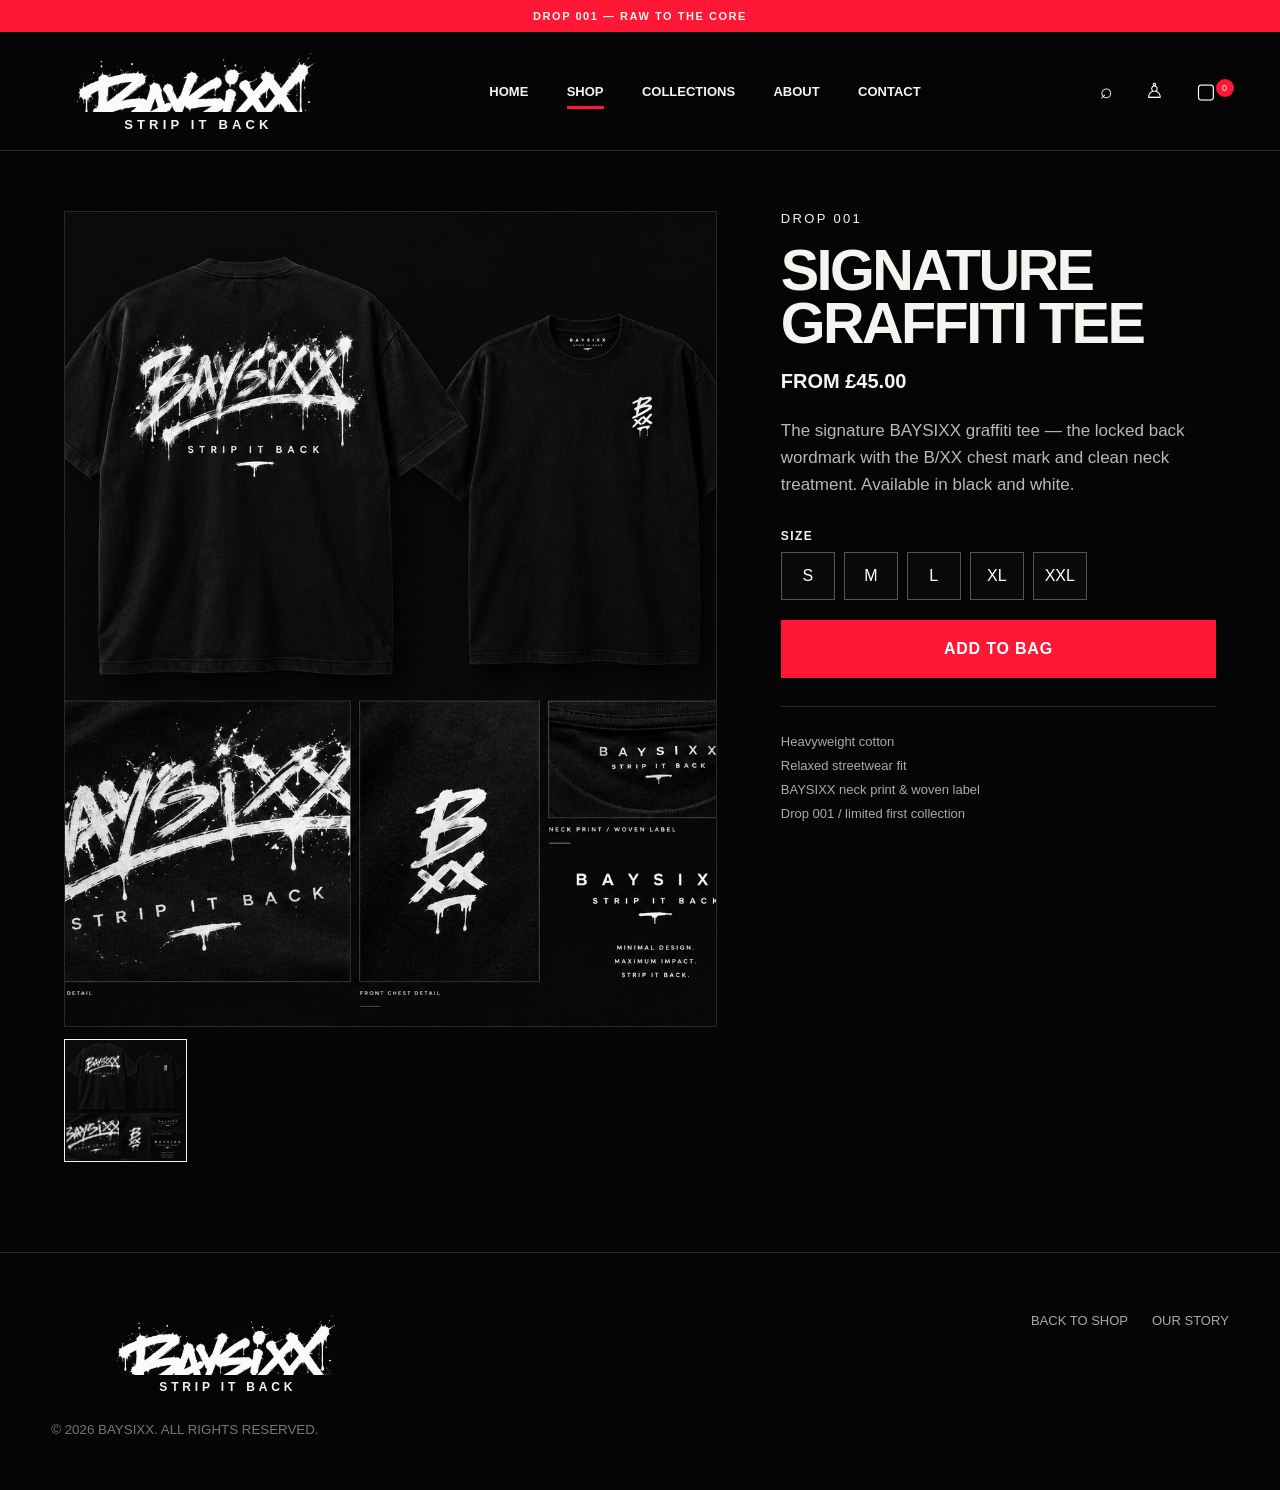
==== commit 7adad095: "Load BAYSIXX mobile app layer on products" ====
--- a/product.html
+++ b/product.html
@@ -1 +1 @@
-<!doctype html><html lang="en"><head><meta charset="utf-8"><meta name="viewport" content="width=device-width,initial-scale=1"><title>BAYSIXX Product</title><link rel="stylesheet" href="styles.css?v=clean10"><link rel="icon" type="image/png" sizes="32x32" href="favicon-32.png?v=bx6"><link rel="apple-touch-icon" sizes="180x180" href="apple-touch-icon.png?v=bx6"><link rel="manifest" href="site.webmanifest?v=bx6"><meta name="theme-color" content="#050505"></head><body id="top"><div class="announcement">DROP 001 — RAW TO THE CORE</div><header class="site-header"><a class="header-logo logo-lockup" href="index.html" aria-label="BAYSIXX home"><span class="logo-art"><img src="assets/baysixx-wordmark.png?v=master" alt="BAYSIXX"></span><span class="logo-tagline">STRIP IT BACK</span></a><nav class="nav nav-left"><a href="index.html">HOME</a><a class="active" href="shop.html">SHOP</a><a href="index.html#drop">COLLECTIONS</a><a href="story.html">ABOUT</a><a href="index.html#contact">CONTACT</a></nav><nav class="nav nav-right"><button class="text-button" aria-label="Search">⌕</button><button class="text-button" aria-label="Account">♙</button><button class="text-button cart-button" aria-label="Cart">▢<span class="cart-count">0</span></button></nav></header><main class="product-page"><div class="product-gallery"><div class="product-detail-image"><img id="productImage" alt="BAYSIXX product"></div><div id="productThumbs" class="product-thumbs" aria-label="Product images"></div></div><div class="product-info"><p class="eyebrow">DROP 001</p><h1 id="productName"></h1><p class="product-price" id="productPrice"></p><p id="productDescription" class="product-description"></p><div class="sizes"><span>SIZE</span><button>S</button><button>M</button><button>L</button><button>XL</button><button>XXL</button></div><button class="add-bag">ADD TO BAG</button><div class="product-notes"><p>Heavyweight cotton</p><p>Relaxed streetwear fit</p><p>BAYSIXX neck print & woven label</p><p>Drop 001 / limited first collection</p></div></div></main><footer class="footer"><div class="footer-brand"><a class="logo-lockup footer-logo" href="#top"><span class="logo-art"><img src="assets/baysixx-wordmark.png?v=master" alt="BAYSIXX"></span><span class="logo-tagline">STRIP IT BACK</span></a><small>© 2026 BAYSIXX. ALL RIGHTS RESERVED.</small></div><div class="footer-links"><a href="shop.html">BACK TO SHOP</a><a href="story.html">OUR STORY</a></div></footer><script src="product.js?v=11"></script><script src="script.js?v=13"></script></body></html>+<!doctype html><html lang="en"><head><meta charset="utf-8"><meta name="viewport" content="width=device-width,initial-scale=1"><title>BAYSIXX Product</title><link rel="stylesheet" href="styles.css?v=clean10"><link rel="stylesheet" href="mobile-app.css?v=1"><link rel="icon" type="image/png" sizes="32x32" href="favicon-32.png?v=bx6"><link rel="apple-touch-icon" sizes="180x180" href="apple-touch-icon.png?v=bx6"><link rel="manifest" href="site.webmanifest?v=bx6"><meta name="theme-color" content="#050505"></head><body id="top"><div class="announcement">DROP 001 — RAW TO THE CORE</div><header class="site-header"><a class="header-logo logo-lockup" href="index.html" aria-label="BAYSIXX home"><span class="logo-art"><img src="assets/baysixx-wordmark.png?v=master" alt="BAYSIXX"></span><span class="logo-tagline">STRIP IT BACK</span></a><nav class="nav nav-left"><a href="index.html">HOME</a><a class="active" href="shop.html">SHOP</a><a href="index.html#drop">COLLECTIONS</a><a href="story.html">ABOUT</a><a href="index.html#contact">CONTACT</a></nav><nav class="nav nav-right"><button class="text-button" aria-label="Search">⌕</button><button class="text-button" aria-label="Account">♙</button><button class="text-button cart-button" aria-label="Cart">▢<span class="cart-count">0</span></button></nav></header><main class="product-page"><div class="product-gallery"><div class="product-detail-image"><img id="productImage" alt="BAYSIXX product"></div><div id="productThumbs" class="product-thumbs" aria-label="Product images"></div></div><div class="product-info"><p class="eyebrow">DROP 001</p><h1 id="productName"></h1><p class="product-price" id="productPrice"></p><p id="productDescription" class="product-description"></p><div class="sizes"><span>SIZE</span><button>S</button><button>M</button><button>L</button><button>XL</button><button>XXL</button></div><button class="add-bag">ADD TO BAG</button><div class="product-notes"><p>Heavyweight cotton</p><p>Relaxed streetwear fit</p><p>BAYSIXX neck print & woven label</p><p>Drop 001 / limited first collection</p></div></div></main><footer class="footer"><div class="footer-brand"><a class="logo-lockup footer-logo" href="#top"><span class="logo-art"><img src="assets/baysixx-wordmark.png?v=master" alt="BAYSIXX"></span><span class="logo-tagline">STRIP IT BACK</span></a><small>© 2026 BAYSIXX. ALL RIGHTS RESERVED.</small></div><div class="footer-links"><a href="shop.html">BACK TO SHOP</a><a href="story.html">OUR STORY</a></div></footer><script src="product.js?v=11"></script><script src="script.js?v=14"></script></body></html>
--- a/mobile-app.css
+++ b/mobile-app.css
@@ -0,0 +1,56 @@
+/* BAYSIXX mobile storefront layer — desktop remains controlled by styles.css */
+.mobile-bottom-nav,.app-sheet,.app-backdrop{display:none}
+.app-backdrop{position:fixed;inset:0;background:rgba(0,0,0,.72);backdrop-filter:blur(3px);z-index:80;opacity:0;transition:opacity .2s ease}
+.app-backdrop.open{display:block;opacity:1}
+.app-sheet{position:fixed;z-index:90;background:#090909;color:#f5f4f0;border:1px solid #2a2a2a;box-shadow:0 -20px 60px rgba(0,0,0,.48)}
+.app-sheet.open{display:block}
+.app-sheet-head{display:flex;align-items:center;justify-content:space-between;gap:16px;padding:20px;border-bottom:1px solid #292929}
+.app-sheet-head strong{font-size:13px;letter-spacing:.14em}
+.app-sheet-close{border:0;background:transparent;color:#fff;font-size:28px;line-height:1;cursor:pointer;padding:4px 8px}
+.app-sheet-body{padding:18px 20px 28px}
+.app-search-input{width:100%;height:52px;background:#111;color:#fff;border:1px solid #373737;border-radius:0;padding:0 16px;font-size:16px;outline:none}
+.app-search-input:focus{border-color:#ff1735}
+.app-search-results{display:grid;gap:10px;margin-top:16px}
+.app-search-result{display:grid;grid-template-columns:70px minmax(0,1fr) auto;gap:14px;align-items:center;padding:10px;border:1px solid #252525;background:#0c0c0c}
+.app-search-result img{width:70px;height:82px;object-fit:cover;filter:grayscale(1)}
+.app-search-result strong{display:block;font-size:12px;line-height:1.25;margin-bottom:6px}
+.app-search-result small{color:#929292;font-size:11px}
+.app-search-result span{font-size:18px}
+.app-empty{padding:28px 0;color:#8d8d8d;font-size:13px;text-align:center}
+.cart-line{display:grid;grid-template-columns:62px minmax(0,1fr) auto;gap:12px;align-items:center;padding:12px 0;border-bottom:1px solid #252525}
+.cart-line img{width:62px;height:72px;object-fit:cover;filter:grayscale(1)}
+.cart-line strong{display:block;font-size:12px;margin-bottom:5px}.cart-line small{display:block;color:#8d8d8d;font-size:11px;line-height:1.45}
+.cart-remove{border:0;background:transparent;color:#aaa;font-size:20px;cursor:pointer;padding:6px}
+.cart-summary{display:flex;align-items:center;justify-content:space-between;margin-top:20px;font-weight:800;font-size:13px}
+.cart-checkout{width:100%;margin-top:16px;border:0;background:#ff1735;color:#fff;padding:18px;font-weight:900;letter-spacing:.06em;cursor:pointer}
+.account-panel p{color:#aaa;line-height:1.55;margin:0 0 18px}.account-panel a{display:flex;justify-content:space-between;align-items:center;padding:17px 0;border-top:1px solid #292929;font-size:13px;font-weight:800}
+.mobile-card-meta{display:none}
+.size-selected{border-color:#ff1735!important;background:#ff1735!important}
+.product-thumb.active{border-color:#f5f4f0!important}
+.product-swipe-hint{display:none}
+body.sheet-open{overflow:hidden}
+
+@media(max-width:760px){
+ body{padding-bottom:74px;-webkit-tap-highlight-color:transparent}
+ .site-header{position:sticky;top:0;z-index:60;grid-template-columns:minmax(0,1fr) auto!important;grid-template-rows:auto!important;gap:10px!important;padding:10px 14px!important;min-height:72px!important;background:rgba(5,5,5,.96)!important;backdrop-filter:blur(14px);border-bottom:1px solid #1f1f1f}
+ .header-logo,.site-header .logo-lockup{grid-column:1!important;grid-row:1!important;align-items:flex-start}
+ .header-logo .logo-art{width:146px!important;height:36px!important}.header-logo .logo-tagline{font-size:8px!important;letter-spacing:.24em!important;margin-top:2px!important}
+ .nav-left{display:none!important}.nav-right{grid-column:2!important;grid-row:1!important;gap:2px!important}.text-button{width:38px;height:38px;display:grid;place-items:center;font-size:19px!important;padding:0!important;border:1px solid transparent!important}.text-button:active{background:#161616;border-color:#292929!important}
+ .cart-count{position:absolute;right:1px;top:0;min-width:16px;height:16px;font-size:8px;padding:0 4px}
+ .announcement{position:relative;z-index:55;padding:8px 12px;font-size:9px;letter-spacing:.12em}
+ .mobile-bottom-nav{position:fixed;display:grid;grid-template-columns:repeat(4,1fr);left:0;right:0;bottom:0;z-index:70;height:68px;padding:5px 8px calc(5px + env(safe-area-inset-bottom));background:rgba(5,5,5,.97);border-top:1px solid #292929;backdrop-filter:blur(14px)}
+ .mobile-bottom-nav a{position:relative;display:flex;flex-direction:column;align-items:center;justify-content:center;gap:4px;color:#858585;font-size:8px;font-weight:800;letter-spacing:.08em;min-width:0}.mobile-bottom-nav svg{width:20px;height:20px;stroke:currentColor;fill:none;stroke-width:1.8}.mobile-bottom-nav a.active{color:#fff}.mobile-bottom-nav a.active:after{content:"";position:absolute;top:-5px;width:28px;height:2px;background:#ff1735}
+ .hero{display:flex!important;flex-direction:column;min-height:0!important;border-bottom:1px solid #202020}.campaign-art{order:1;height:54vh!important;min-height:390px!important;max-height:570px;position:relative}.campaign-art:after{content:"DROP 001";position:absolute;left:16px;bottom:16px;background:#ff1735;color:#fff;padding:8px 10px;font-size:9px;font-weight:900;letter-spacing:.14em}.campaign-photo{filter:grayscale(1) contrast(1.12) brightness(.72)!important}
+ .hero-copy{order:2;padding:28px 16px 34px!important}.hero-kicker{font-size:10px!important;letter-spacing:.2em!important;margin:0 0 18px!important}.hero-kicker:after{width:46px!important;height:3px!important;margin-top:14px!important}.hero h1{font-size:clamp(54px,18vw,78px)!important;line-height:.82!important;margin:0 0 26px!important}.hero-actions{display:grid!important;grid-template-columns:1fr 1fr;gap:8px!important}.button{min-width:0!important;width:auto!important;padding:16px 13px!important;font-size:10px!important;gap:8px!important}
+ .benefits{display:flex!important;overflow-x:auto;scroll-snap-type:x mandatory;padding:0!important;min-height:0!important;scrollbar-width:none}.benefits::-webkit-scrollbar{display:none}.benefits>div{flex:0 0 82%;scroll-snap-align:start;border-right:1px solid #292929!important;border-bottom:0!important;padding:18px 16px!important}.benefits b{font-size:20px!important}.benefits strong{font-size:10px!important}.benefits small{font-size:11px}
+ .drop{display:block!important;padding:38px 0 44px!important;min-height:0!important}.drop .section-heading{padding:0 16px 24px!important}.section-heading h2{font-size:48px!important;margin:15px 0 18px!important}.section-copy{font-size:14px!important;line-height:1.5!important}.section-link{margin-top:20px!important;font-size:10px!important}
+ .products{display:flex!important;overflow-x:auto;gap:10px!important;padding:0 16px 6px;scroll-snap-type:x mandatory;scroll-padding-left:16px;scrollbar-width:none}.products::-webkit-scrollbar{display:none}.products .product-card{flex:0 0 78%;scroll-snap-align:start}.products .product-image{aspect-ratio:4/5!important}.mobile-card-meta{display:block;padding:12px 2px 2px}.mobile-card-meta strong{display:block;font-size:11px;letter-spacing:.03em}.mobile-card-meta small{display:block;color:#858585;font-size:10px;margin-top:5px}
+ .lookbook{display:flex!important;flex-direction:column;min-height:0!important}.lookbook-image{order:1;height:58vh!important;min-height:420px!important}.lookbook-copy{order:2;padding:38px 16px 46px!important}.lookbook h2{font-size:52px!important;margin:18px 0 8px!important}
+ .shop-intro{padding:34px 16px 26px!important}.shop-intro h1{font-size:46px!important;line-height:.88!important;margin:16px 0!important}.shop-intro>p:last-child{font-size:13px!important}.shop-intro:after{content:"ALL  /  TEES  /  HOODIES";display:block;margin-top:22px;color:#8c8c8c;font-size:9px;font-weight:800;letter-spacing:.13em;white-space:pre}
+ .shop-grid{grid-template-columns:repeat(2,minmax(0,1fr))!important;gap:22px 9px!important;padding:18px 10px 50px!important}.shop-grid .product-image.shop{aspect-ratio:4/5!important}.shop-grid h3{font-size:10px!important;line-height:1.3!important;margin:9px 2px 5px!important}.shop-grid p{font-size:9px!important;margin-left:2px!important}.shop-grid .product-photo{filter:grayscale(1) contrast(1.04)}
+ .product-page{display:block!important;padding:0 0 36px!important}.product-gallery{position:relative}.product-detail-image{border:0!important;border-bottom:1px solid #292929!important;aspect-ratio:4/5!important}.product-thumbs{display:flex!important;gap:8px!important;overflow-x:auto;margin:10px 12px 0!important;scrollbar-width:none}.product-thumbs::-webkit-scrollbar{display:none}.product-thumbs button{flex:0 0 70px!important;width:70px!important}.product-swipe-hint{display:block;position:absolute;right:14px;bottom:88px;background:rgba(0,0,0,.72);padding:6px 8px;font-size:8px;font-weight:800;letter-spacing:.1em;color:#cfcfcf}
+ .product-info{padding:26px 16px 8px!important}.product-info .eyebrow{font-size:10px}.product-info h1{font-size:40px!important;margin:13px 0 14px!important}.product-price{font-size:16px!important;margin-bottom:18px!important}.product-description{font-size:14px!important;line-height:1.55!important}.sizes{margin:24px 0 16px!important;display:grid!important;grid-template-columns:repeat(5,1fr)!important;gap:7px!important}.sizes span{grid-column:1/-1}.sizes button{width:100%!important;height:46px!important}.add-bag{position:sticky;bottom:78px;z-index:40;padding:18px!important;box-shadow:0 8px 28px rgba(0,0,0,.5)}.product-notes{margin-top:22px!important}
+ .story-hero{padding:40px 16px!important;gap:28px!important}.story-hero h1,.story-copy h2{font-size:50px!important}.story-lead{font-size:15px!important}.story-copy{padding:44px 16px!important}.story-columns p{font-size:15px!important}.story-statement span{font-size:48px!important;padding:38px 16px!important}
+ .footer{padding:42px 16px 32px!important}.footer-logo .logo-art{width:170px!important}.footer-links-grid{gap:24px 18px!important}.footer-links-grid strong{font-size:11px!important}.footer-links-grid a{font-size:11px!important}.back-to-top{display:none!important}
+ .app-sheet{display:block;left:0;right:0;bottom:0;max-height:min(78vh,680px);overflow:auto;transform:translateY(105%);transition:transform .24s ease;border-left:0;border-right:0;border-bottom:0;border-radius:18px 18px 0 0;padding-bottom:env(safe-area-inset-bottom)}.app-sheet.open{transform:translateY(0)}.app-backdrop{display:block;pointer-events:none}.app-backdrop.open{pointer-events:auto}.app-sheet-head{position:sticky;top:0;z-index:2;background:#090909;padding:18px 18px}.app-sheet-body{padding:16px 16px 28px}
+}
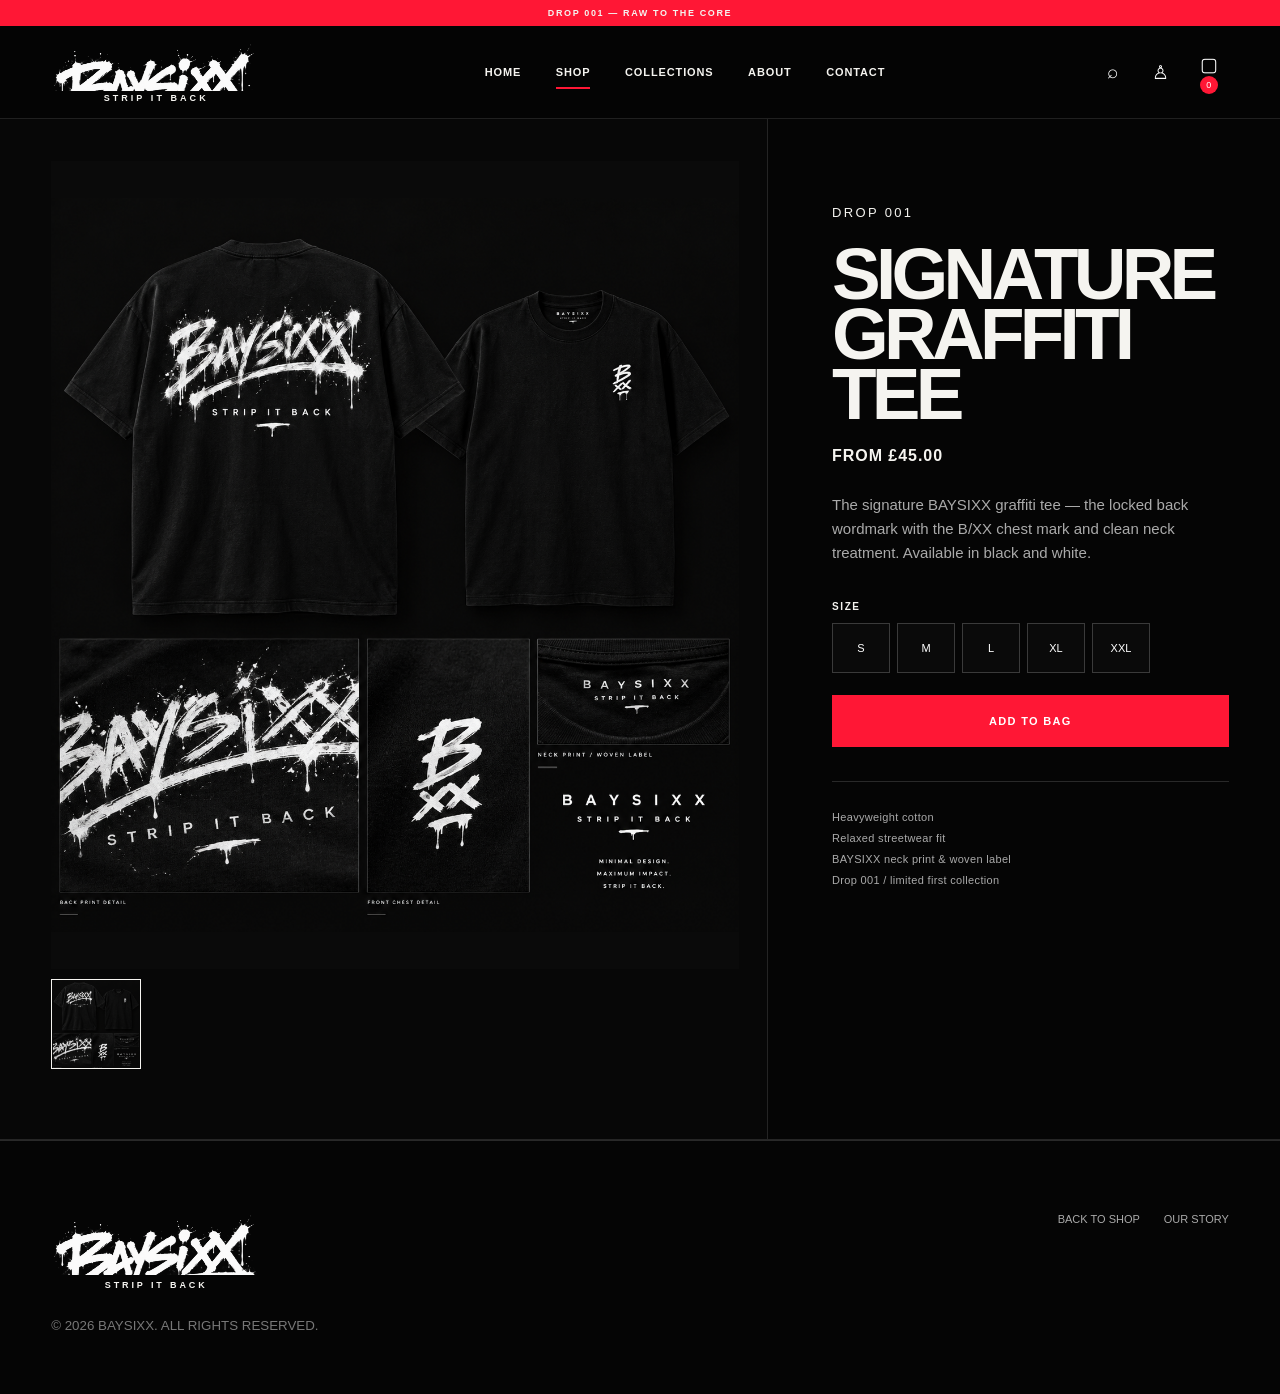
==== commit 920fdeb1: "Load desktop BAYSIXX redesign on product pages" ====
--- a/product.html
+++ b/product.html
@@ -1 +1 @@
-<!doctype html><html lang="en"><head><meta charset="utf-8"><meta name="viewport" content="width=device-width,initial-scale=1"><title>BAYSIXX Product</title><link rel="stylesheet" href="styles.css?v=clean10"><link rel="stylesheet" href="mobile-app.css?v=1"><link rel="icon" type="image/png" sizes="32x32" href="favicon-32.png?v=bx6"><link rel="apple-touch-icon" sizes="180x180" href="apple-touch-icon.png?v=bx6"><link rel="manifest" href="site.webmanifest?v=bx6"><meta name="theme-color" content="#050505"></head><body id="top"><div class="announcement">DROP 001 — RAW TO THE CORE</div><header class="site-header"><a class="header-logo logo-lockup" href="index.html" aria-label="BAYSIXX home"><span class="logo-art"><img src="assets/baysixx-wordmark.png?v=master" alt="BAYSIXX"></span><span class="logo-tagline">STRIP IT BACK</span></a><nav class="nav nav-left"><a href="index.html">HOME</a><a class="active" href="shop.html">SHOP</a><a href="index.html#drop">COLLECTIONS</a><a href="story.html">ABOUT</a><a href="index.html#contact">CONTACT</a></nav><nav class="nav nav-right"><button class="text-button" aria-label="Search">⌕</button><button class="text-button" aria-label="Account">♙</button><button class="text-button cart-button" aria-label="Cart">▢<span class="cart-count">0</span></button></nav></header><main class="product-page"><div class="product-gallery"><div class="product-detail-image"><img id="productImage" alt="BAYSIXX product"></div><div id="productThumbs" class="product-thumbs" aria-label="Product images"></div></div><div class="product-info"><p class="eyebrow">DROP 001</p><h1 id="productName"></h1><p class="product-price" id="productPrice"></p><p id="productDescription" class="product-description"></p><div class="sizes"><span>SIZE</span><button>S</button><button>M</button><button>L</button><button>XL</button><button>XXL</button></div><button class="add-bag">ADD TO BAG</button><div class="product-notes"><p>Heavyweight cotton</p><p>Relaxed streetwear fit</p><p>BAYSIXX neck print & woven label</p><p>Drop 001 / limited first collection</p></div></div></main><footer class="footer"><div class="footer-brand"><a class="logo-lockup footer-logo" href="#top"><span class="logo-art"><img src="assets/baysixx-wordmark.png?v=master" alt="BAYSIXX"></span><span class="logo-tagline">STRIP IT BACK</span></a><small>© 2026 BAYSIXX. ALL RIGHTS RESERVED.</small></div><div class="footer-links"><a href="shop.html">BACK TO SHOP</a><a href="story.html">OUR STORY</a></div></footer><script src="product.js?v=11"></script><script src="script.js?v=14"></script></body></html>+<!doctype html><html lang="en"><head><meta charset="utf-8"><meta name="viewport" content="width=device-width,initial-scale=1"><title>BAYSIXX Product</title><link rel="stylesheet" href="styles.css?v=clean10"><link rel="stylesheet" href="desktop-redesign.css?v=1"><link rel="stylesheet" href="mobile-app.css?v=1"><link rel="icon" type="image/png" sizes="32x32" href="favicon-32.png?v=bx6"><link rel="apple-touch-icon" sizes="180x180" href="apple-touch-icon.png?v=bx6"><link rel="manifest" href="site.webmanifest?v=bx6"><meta name="theme-color" content="#050505"></head><body id="top"><div class="announcement">DROP 001 — RAW TO THE CORE</div><header class="site-header"><a class="header-logo logo-lockup" href="index.html" aria-label="BAYSIXX home"><span class="logo-art"><img src="assets/baysixx-wordmark.png?v=master" alt="BAYSIXX"></span><span class="logo-tagline">STRIP IT BACK</span></a><nav class="nav nav-left"><a href="index.html">HOME</a><a class="active" href="shop.html">SHOP</a><a href="index.html#drop">COLLECTIONS</a><a href="story.html">ABOUT</a><a href="index.html#contact">CONTACT</a></nav><nav class="nav nav-right"><button class="text-button" aria-label="Search">⌕</button><button class="text-button" aria-label="Account">♙</button><button class="text-button cart-button" aria-label="Cart">▢<span class="cart-count">0</span></button></nav></header><main class="product-page"><div class="product-gallery"><div class="product-detail-image"><img id="productImage" alt="BAYSIXX product"></div><div id="productThumbs" class="product-thumbs" aria-label="Product images"></div></div><div class="product-info"><p class="eyebrow">DROP 001</p><h1 id="productName"></h1><p class="product-price" id="productPrice"></p><p id="productDescription" class="product-description"></p><div class="sizes"><span>SIZE</span><button>S</button><button>M</button><button>L</button><button>XL</button><button>XXL</button></div><button class="add-bag">ADD TO BAG</button><div class="product-notes"><p>Heavyweight cotton</p><p>Relaxed streetwear fit</p><p>BAYSIXX neck print & woven label</p><p>Drop 001 / limited first collection</p></div></div></main><footer class="footer"><div class="footer-brand"><a class="logo-lockup footer-logo" href="#top"><span class="logo-art"><img src="assets/baysixx-wordmark.png?v=master" alt="BAYSIXX"></span><span class="logo-tagline">STRIP IT BACK</span></a><small>© 2026 BAYSIXX. ALL RIGHTS RESERVED.</small></div><div class="footer-links"><a href="shop.html">BACK TO SHOP</a><a href="story.html">OUR STORY</a></div></footer><script src="product.js?v=11"></script><script src="script.js?v=14"></script></body></html>
--- a/desktop-redesign.css
+++ b/desktop-redesign.css
@@ -0,0 +1,179 @@
+/* BAYSIXX desktop editorial redesign — intentionally isolated from mobile-app.css */
+@media (min-width: 900px){
+  :root{--desktop-pad:clamp(28px,4vw,72px)}
+  body{background:#050505}
+
+  .site-header{
+    position:sticky;top:0;z-index:70;
+    min-height:88px;
+    grid-template-columns:minmax(220px,290px) minmax(0,1fr) minmax(150px,200px);
+    padding:12px var(--desktop-pad);
+    gap:32px;
+    background:rgba(5,5,5,.94);
+    backdrop-filter:blur(16px);
+    border-bottom:1px solid #202020;
+  }
+  .header-logo .logo-art{width:210px;height:49px}
+  .header-logo .logo-tagline{font-size:9px;letter-spacing:.34em;margin-top:2px}
+  .nav-left{gap:clamp(24px,2.7vw,48px)}
+  .nav-left a{font-size:11px;letter-spacing:.08em;padding:28px 0}
+  .nav-left a:after{transition:transform .2s ease;transform-origin:left}
+  .nav-left a:not(.active):after{content:"";position:absolute;left:0;right:0;bottom:17px;height:2px;background:#5d5d5d;transform:scaleX(0)}
+  .nav-left a:not(.active):hover:after{transform:scaleX(1)}
+  .nav-left a.active:after{bottom:17px;height:2px}
+  .nav-right{gap:8px}
+  .text-button{width:40px;height:40px;display:grid;place-items:center;padding:0;border:1px solid transparent;font-size:19px;transition:.2s ease}
+  .text-button:hover{border-color:#353535;background:#0c0c0c}
+
+  .hero{
+    min-height:calc(100vh - 88px);
+    grid-template-columns:minmax(420px,42%) minmax(0,58%);
+    border-bottom:1px solid #252525;
+  }
+  .hero-copy{
+    position:relative;
+    padding:clamp(76px,8vh,120px) clamp(40px,5vw,88px) clamp(70px,8vh,110px) var(--desktop-pad);
+    border-right:1px solid #242424;
+    justify-content:flex-end;
+    overflow:hidden;
+  }
+  .hero-copy:before{
+    content:"BAYSIXX®  /  DROP 001  /  2026";
+    position:absolute;top:42px;left:var(--desktop-pad);
+    font-size:9px;font-weight:800;letter-spacing:.22em;color:#6f6f6f;
+  }
+  .hero-copy:after{
+    content:"01";
+    position:absolute;right:-10px;top:22px;
+    font-size:clamp(100px,12vw,210px);font-weight:900;line-height:1;color:#0b0b0b;z-index:-1;
+  }
+  .hero-kicker{font-size:11px;letter-spacing:.26em;margin:0 0 24px;color:#c9c9c9}
+  .hero-kicker:after{width:58px;height:3px;margin-top:18px}
+  .hero h1{
+    font-size:clamp(88px,9vw,170px);
+    line-height:.77;letter-spacing:-.075em;
+    margin:0 0 46px;
+  }
+  .hero-actions{gap:10px}
+  .button{min-width:190px;padding:19px 22px;font-size:11px;letter-spacing:.08em;transition:.2s ease}
+  .button-red:hover{filter:brightness(.9)}
+  .button-dark{border-color:#404040;background:#080808}
+  .button-dark:hover{border-color:#777;background:#0e0e0e}
+  .campaign-art{position:relative;min-height:calc(100vh - 88px);background:#0a0a0a}
+  .campaign-art:before{content:"";position:absolute;inset:0;z-index:1;background:linear-gradient(90deg,rgba(5,5,5,.18),transparent 25%,transparent 70%,rgba(5,5,5,.12));pointer-events:none}
+  .campaign-art:after{
+    content:"RAW TO THE CORE  ↗";
+    position:absolute;z-index:2;right:26px;bottom:24px;
+    padding:12px 14px;background:#ff1735;color:#fff;
+    font-size:9px;font-weight:900;letter-spacing:.16em;
+  }
+  .campaign-photo{filter:grayscale(1) contrast(1.12) brightness(.8);object-position:center 22%;transition:transform .8s cubic-bezier(.2,.7,.2,1)}
+  .campaign-art:hover .campaign-photo{transform:scale(1.015)}
+
+  .benefits{min-height:76px;padding:0 var(--desktop-pad);background:#070707}
+  .benefits>div{padding:17px clamp(18px,2vw,32px);gap:14px}
+  .benefits b{font-size:18px}
+  .benefits strong{font-size:10px;letter-spacing:.12em}
+  .benefits small{font-size:11px}
+
+  .drop{
+    grid-template-columns:minmax(290px,28%) minmax(0,72%);
+    min-height:760px;
+    padding:110px var(--desktop-pad);
+    gap:clamp(45px,6vw,100px);
+    align-items:start;
+  }
+  .drop .section-heading{position:sticky;top:130px;padding-top:4px}
+  .section-heading h2{font-size:clamp(72px,7vw,120px);margin:22px 0 26px;line-height:.78}
+  .section-copy{font-size:16px;line-height:1.6;max-width:340px}
+  .section-link{font-size:10px;letter-spacing:.14em;margin-top:28px;border-bottom-width:2px}
+  .products{grid-template-columns:repeat(3,minmax(0,1fr));gap:14px;align-items:start}
+  .products .product-card{position:relative}
+  .products .product-card:nth-child(2){margin-top:74px}
+  .products .product-card:nth-child(3){margin-top:148px}
+  .product-image{border-color:#202020;background:#0a0a0a}
+  .product-photo{filter:grayscale(1) contrast(1.05);transition:transform .45s ease,filter .3s ease}
+  .product-card:hover .product-photo{transform:scale(1.025);filter:grayscale(.65) contrast(1.04)}
+  .mobile-card-meta{display:block;padding:13px 1px 0}
+  .mobile-card-meta strong{display:block;font-size:10px;letter-spacing:.08em}
+  .mobile-card-meta small{display:block;font-size:9px;color:#818181;margin-top:6px;letter-spacing:.06em}
+
+  .lookbook{grid-template-columns:minmax(380px,36%) minmax(0,64%);min-height:820px;background:#080808}
+  .lookbook-copy{padding:90px var(--desktop-pad);justify-content:flex-end;border-right:1px solid #232323}
+  .lookbook h2{font-size:clamp(70px,6.5vw,112px);line-height:.78;margin:24px 0 20px}
+  .lookbook-image{min-height:820px;position:relative}
+  .lookbook-image:after{content:"BAYSIXX / 001";position:absolute;left:24px;bottom:22px;color:#fff;font-size:9px;font-weight:900;letter-spacing:.18em}
+  .lookbook-image img{filter:grayscale(1) contrast(1.1) brightness(.74);transition:transform .7s ease}
+  .lookbook-image:hover img{transform:scale(1.015)}
+
+  .shop-page,.story-page,.product-page{width:100%;max-width:none}
+  .shop-intro{position:relative;padding:95px var(--desktop-pad) 62px;min-height:390px;display:flex;flex-direction:column;justify-content:flex-end;overflow:hidden}
+  .shop-intro:after{content:"001";position:absolute;right:var(--desktop-pad);top:-20px;font-size:clamp(180px,20vw,340px);font-weight:900;line-height:1;color:#0b0b0b;z-index:-1}
+  .shop-intro h1{font-size:clamp(70px,7.4vw,132px);line-height:.79;letter-spacing:-.07em;margin:24px 0 26px;max-width:1100px}
+  .shop-intro>p:last-child{font-size:15px;letter-spacing:.04em}
+  .shop-grid{grid-template-columns:repeat(4,minmax(0,1fr));gap:34px 14px;padding:42px var(--desktop-pad) 120px}
+  .shop-grid .product-card{position:relative}
+  .shop-grid .product-card:nth-child(even){transform:translateY(58px)}
+  .shop-grid h3{font-size:11px;letter-spacing:.07em;margin:14px 0 7px}
+  .shop-grid p{font-size:10px;letter-spacing:.04em}
+  .product-image.shop{border:0;background:#0b0b0b}
+
+  .announcement{padding:8px 20px;font-size:9px;letter-spacing:.18em;position:relative;z-index:80}
+  .product-page{grid-template-columns:minmax(0,60%) minmax(360px,40%);gap:0;padding:0;align-items:start;border-bottom:1px solid #252525}
+  .product-gallery{padding:42px 28px 70px var(--desktop-pad);border-right:1px solid #242424;background:#070707}
+  .product-detail-image{aspect-ratio:4/4.7;border:0;background:#0a0a0a}
+  .product-detail-image img{object-fit:contain;background:#0a0a0a}
+  .product-thumbs{grid-template-columns:repeat(5,90px);gap:8px;margin-top:10px}
+  .product-thumbs button{border-color:#242424;background:#0b0b0b}
+  .product-info{top:116px;padding:86px var(--desktop-pad) 90px clamp(48px,5vw,88px);min-height:calc(100vh - 96px)}
+  .product-info h1{font-size:clamp(58px,5.7vw,104px);line-height:.82;letter-spacing:-.065em;margin:24px 0 24px}
+  .product-price{font-size:16px;letter-spacing:.06em;margin-bottom:28px}
+  .product-description{font-size:15px;max-width:560px;color:#aaa}
+  .sizes{margin:36px 0 22px;gap:7px}
+  .sizes span{font-size:10px;letter-spacing:.16em;margin-bottom:4px}
+  .sizes button{width:58px;height:50px;border-color:#3a3a3a;font-size:11px;transition:.2s ease}
+  .sizes button:hover{border-color:#fff}
+  .add-bag{max-width:560px;padding:20px;font-size:11px;letter-spacing:.12em}
+  .product-notes{max-width:560px;margin-top:34px;padding-top:20px}
+  .product-notes p{font-size:11px;letter-spacing:.03em}
+
+  .story-hero{grid-template-columns:minmax(0,1fr) minmax(320px,34%);padding:110px var(--desktop-pad);gap:90px;min-height:720px;position:relative;overflow:hidden}
+  .story-hero:after{content:"CORE";position:absolute;left:var(--desktop-pad);bottom:-38px;font-size:clamp(150px,18vw,310px);font-weight:900;line-height:.8;color:#0a0a0a;z-index:-1}
+  .story-hero h1{font-size:clamp(86px,9vw,160px);line-height:.78;letter-spacing:-.07em;margin:28px 0 44px}
+  .story-lead{font-size:18px;max-width:760px;color:#b4b4b4}
+  .story-hero>img{width:min(390px,85%);filter:grayscale(1) contrast(1.15)}
+  .story-copy{padding:110px var(--desktop-pad);background:#080808}
+  .story-copy h2{font-size:clamp(78px,8vw,140px);line-height:.78;letter-spacing:-.07em;margin:28px 0 60px}
+  .story-columns{grid-template-columns:repeat(2,minmax(0,1fr));gap:110px;max-width:1220px}
+  .story-columns p{font-size:17px;line-height:1.72}
+  .story-statement span{font-size:clamp(80px,8.5vw,150px);line-height:.8;padding:100px var(--desktop-pad)}
+  .story-statement span:first-child{background:#ff1735;color:#fff}
+
+  .footer{padding:72px var(--desktop-pad) 58px;gap:80px;background:#050505}
+  .footer-logo .logo-art{width:210px}
+  .footer-logo .logo-tagline{font-size:9px}
+  .footer-links-grid strong{font-size:10px;letter-spacing:.12em}
+  .footer-links-grid a,.footer-links a{font-size:11px;transition:color .2s ease}
+  .footer-links-grid a:hover,.footer-links a:hover{color:#fff}
+  .back-to-top{width:44px;height:44px;font-size:18px;right:26px;bottom:26px}
+
+  /* Desktop interaction sheets */
+  .app-backdrop{display:block;pointer-events:none}
+  .app-backdrop.open{pointer-events:auto}
+  .app-sheet{display:block;top:0;right:0;bottom:0;left:auto;width:min(440px,38vw);max-height:none;overflow:auto;transform:translateX(105%);transition:transform .25s ease;border-top:0;border-right:0;border-bottom:0}
+  .app-sheet.open{transform:translateX(0)}
+  .app-sheet-head{position:sticky;top:0;z-index:3;background:#090909;padding:25px 26px}
+  .app-sheet-body{padding:24px 26px 36px}
+}
+
+@media (min-width:900px) and (max-width:1180px){
+  .hero{grid-template-columns:46% 54%}
+  .hero h1{font-size:clamp(78px,9vw,112px)}
+  .drop{grid-template-columns:1fr;padding-top:80px}
+  .drop .section-heading{position:static;max-width:600px}
+  .products .product-card:nth-child(2),.products .product-card:nth-child(3){margin-top:0}
+  .lookbook{grid-template-columns:42% 58%}
+  .shop-grid{grid-template-columns:repeat(2,minmax(0,1fr))}
+  .shop-grid .product-card:nth-child(even){transform:none}
+  .product-page{grid-template-columns:55% 45%}
+}
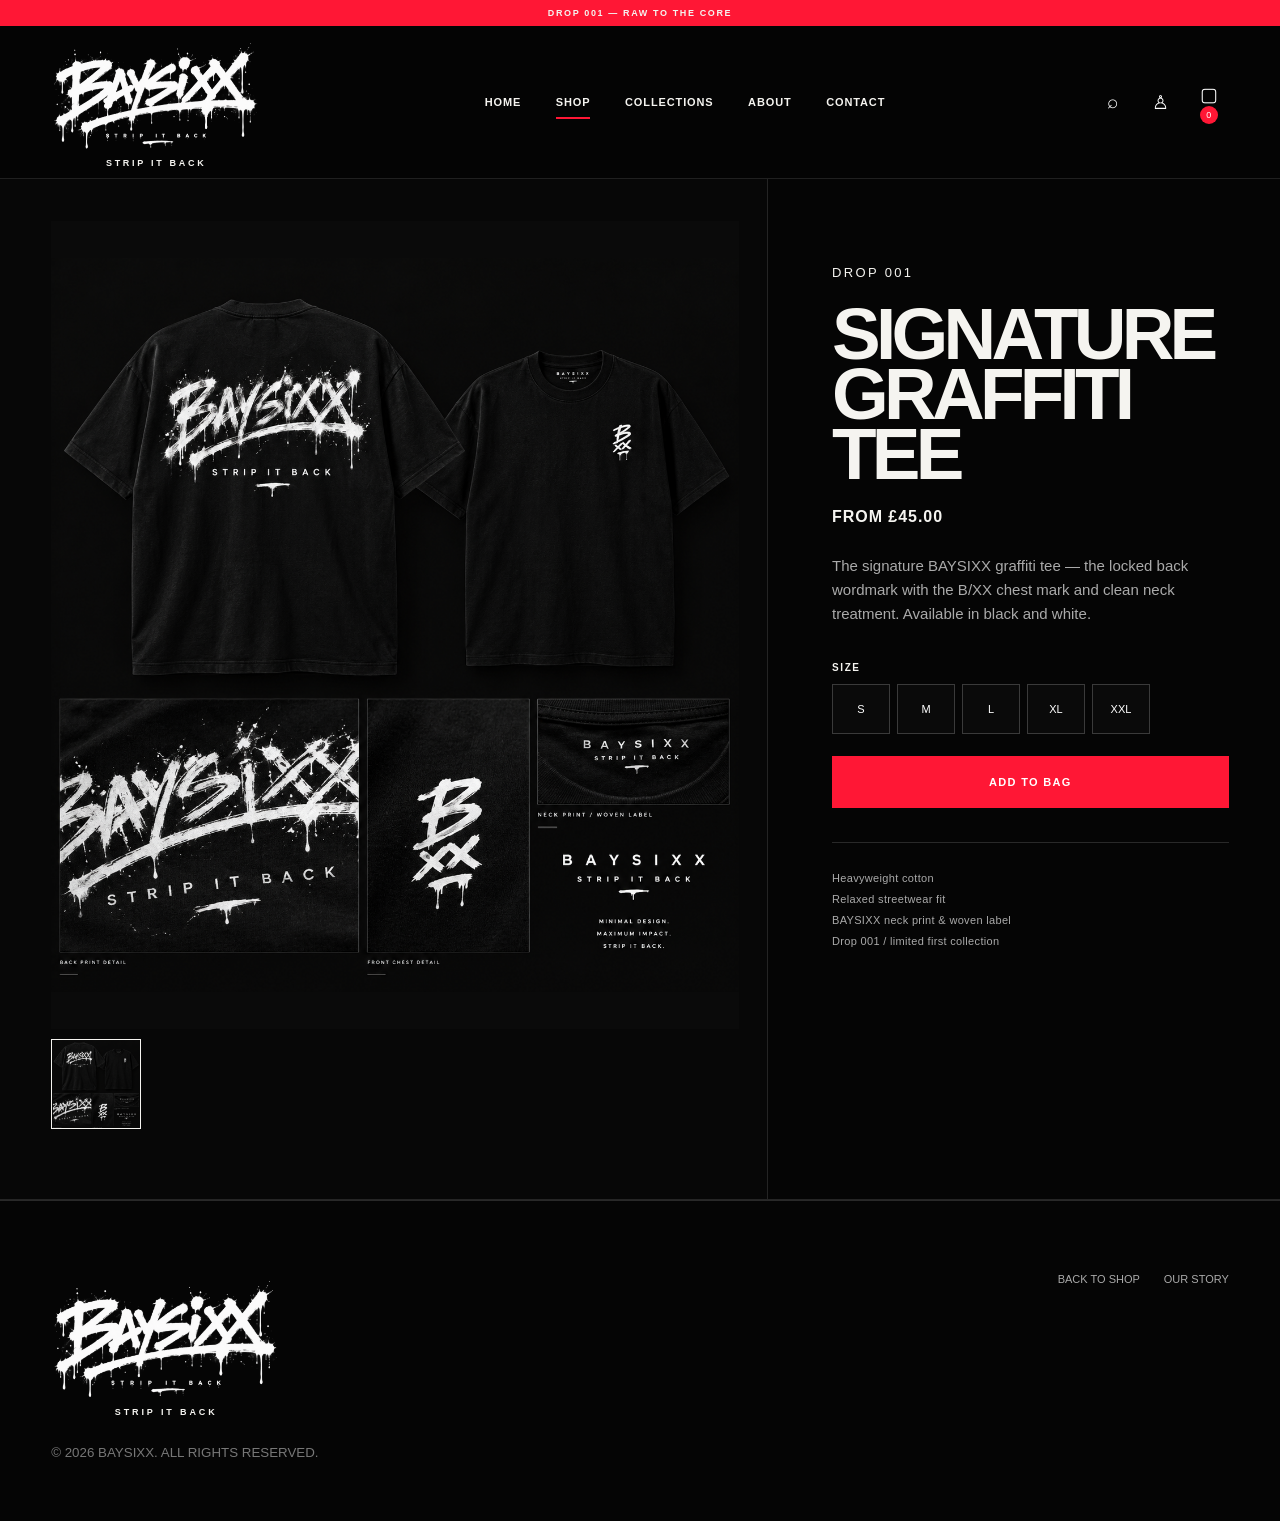
==== commit 70c898e5: "Apply BAYSIXX brand fix layer on products" ====
--- a/product.html
+++ b/product.html
@@ -1 +1 @@
-<!doctype html><html lang="en"><head><meta charset="utf-8"><meta name="viewport" content="width=device-width,initial-scale=1"><title>BAYSIXX Product</title><link rel="stylesheet" href="styles.css?v=clean10"><link rel="stylesheet" href="desktop-redesign.css?v=1"><link rel="stylesheet" href="mobile-app.css?v=1"><link rel="icon" type="image/png" sizes="32x32" href="favicon-32.png?v=bx6"><link rel="apple-touch-icon" sizes="180x180" href="apple-touch-icon.png?v=bx6"><link rel="manifest" href="site.webmanifest?v=bx6"><meta name="theme-color" content="#050505"></head><body id="top"><div class="announcement">DROP 001 — RAW TO THE CORE</div><header class="site-header"><a class="header-logo logo-lockup" href="index.html" aria-label="BAYSIXX home"><span class="logo-art"><img src="assets/baysixx-wordmark.png?v=master" alt="BAYSIXX"></span><span class="logo-tagline">STRIP IT BACK</span></a><nav class="nav nav-left"><a href="index.html">HOME</a><a class="active" href="shop.html">SHOP</a><a href="index.html#drop">COLLECTIONS</a><a href="story.html">ABOUT</a><a href="index.html#contact">CONTACT</a></nav><nav class="nav nav-right"><button class="text-button" aria-label="Search">⌕</button><button class="text-button" aria-label="Account">♙</button><button class="text-button cart-button" aria-label="Cart">▢<span class="cart-count">0</span></button></nav></header><main class="product-page"><div class="product-gallery"><div class="product-detail-image"><img id="productImage" alt="BAYSIXX product"></div><div id="productThumbs" class="product-thumbs" aria-label="Product images"></div></div><div class="product-info"><p class="eyebrow">DROP 001</p><h1 id="productName"></h1><p class="product-price" id="productPrice"></p><p id="productDescription" class="product-description"></p><div class="sizes"><span>SIZE</span><button>S</button><button>M</button><button>L</button><button>XL</button><button>XXL</button></div><button class="add-bag">ADD TO BAG</button><div class="product-notes"><p>Heavyweight cotton</p><p>Relaxed streetwear fit</p><p>BAYSIXX neck print & woven label</p><p>Drop 001 / limited first collection</p></div></div></main><footer class="footer"><div class="footer-brand"><a class="logo-lockup footer-logo" href="#top"><span class="logo-art"><img src="assets/baysixx-wordmark.png?v=master" alt="BAYSIXX"></span><span class="logo-tagline">STRIP IT BACK</span></a><small>© 2026 BAYSIXX. ALL RIGHTS RESERVED.</small></div><div class="footer-links"><a href="shop.html">BACK TO SHOP</a><a href="story.html">OUR STORY</a></div></footer><script src="product.js?v=11"></script><script src="script.js?v=14"></script></body></html>+<!doctype html><html lang="en"><head><meta charset="utf-8"><meta name="viewport" content="width=device-width,initial-scale=1"><title>BAYSIXX Product</title><link rel="stylesheet" href="styles.css?v=clean10"><link rel="stylesheet" href="desktop-redesign.css?v=1"><link rel="stylesheet" href="mobile-app.css?v=1"><link rel="stylesheet" href="brand-fix.css?v=1"><link rel="icon" type="image/png" sizes="32x32" href="favicon-32.png?v=bx6"><link rel="apple-touch-icon" sizes="180x180" href="apple-touch-icon.png?v=bx6"><link rel="manifest" href="site.webmanifest?v=bx6"><meta name="theme-color" content="#050505"></head><body id="top"><div class="announcement">DROP 001 — RAW TO THE CORE</div><header class="site-header"><a class="header-logo logo-lockup" href="index.html" aria-label="BAYSIXX home"><span class="logo-art"><img src="assets/baysixx-wordmark.png?v=master" alt="BAYSIXX"></span><span class="logo-tagline">STRIP IT BACK</span></a><nav class="nav nav-left"><a href="index.html">HOME</a><a class="active" href="shop.html">SHOP</a><a href="index.html#drop">COLLECTIONS</a><a href="story.html">ABOUT</a><a href="index.html#contact">CONTACT</a></nav><nav class="nav nav-right"><button class="text-button" aria-label="Search">⌕</button><button class="text-button" aria-label="Account">♙</button><button class="text-button cart-button" aria-label="Cart">▢<span class="cart-count">0</span></button></nav></header><main class="product-page"><div class="product-gallery"><div class="product-detail-image"><img id="productImage" alt="BAYSIXX product"></div><div id="productThumbs" class="product-thumbs" aria-label="Product images"></div></div><div class="product-info"><p class="eyebrow">DROP 001</p><h1 id="productName"></h1><p class="product-price" id="productPrice"></p><p id="productDescription" class="product-description"></p><div class="sizes"><span>SIZE</span><button>S</button><button>M</button><button>L</button><button>XL</button><button>XXL</button></div><button class="add-bag">ADD TO BAG</button><div class="product-notes"><p>Heavyweight cotton</p><p>Relaxed streetwear fit</p><p>BAYSIXX neck print & woven label</p><p>Drop 001 / limited first collection</p></div></div></main><footer class="footer"><div class="footer-brand"><a class="logo-lockup footer-logo" href="#top"><span class="logo-art"><img src="assets/baysixx-wordmark.png?v=master" alt="BAYSIXX"></span><span class="logo-tagline">STRIP IT BACK</span></a><small>© 2026 BAYSIXX. ALL RIGHTS RESERVED.</small></div><div class="footer-links"><a href="shop.html">BACK TO SHOP</a><a href="story.html">OUR STORY</a></div></footer><script src="product.js?v=11"></script><script src="script.js?v=14"></script></body></html>
--- a/brand-fix.css
+++ b/brand-fix.css
@@ -0,0 +1,32 @@
+/* BAYSIXX brand + artwork correction layer
+   Keeps approved assets intact: no recolouring, no grayscale, no forced crop. */
+.logo-lockup,.header-logo{overflow:visible!important}
+.logo-art{width:clamp(190px,16vw,250px)!important;height:auto!important;aspect-ratio:1672/941!important;overflow:visible!important;display:block!important}
+.logo-art img{width:100%!important;height:100%!important;object-fit:contain!important;object-position:center!important;transform:none!important;filter:none!important}
+.logo-tagline{margin-top:4px!important}
+.footer-logo .logo-art{width:230px!important;height:auto!important}
+
+/* Never alter the supplied garment/design artwork. */
+.campaign-photo,.product-photo,.lookbook-image img,.product-detail-image img,.product-thumbs img,.story-hero>img,.app-search-result img,.cart-line img{filter:none!important}
+.product-photo,.campaign-photo,.lookbook-image img{object-position:center!important}
+.product-detail-image img{object-fit:contain!important}
+
+@media(min-width:900px){
+ .site-header{min-height:118px!important;padding-top:10px!important;padding-bottom:10px!important}
+ .header-logo .logo-art{width:210px!important;height:auto!important}
+ .header-logo .logo-tagline{font-size:9px!important;letter-spacing:.30em!important}
+ .footer-logo .logo-art{width:230px!important}
+ .campaign-photo{filter:none!important}
+ .product-photo{filter:none!important}
+ .product-card:hover .product-photo{filter:none!important}
+ .lookbook-image img{filter:none!important}
+ .story-hero>img{filter:none!important}
+}
+
+@media(max-width:760px){
+ .site-header{min-height:92px!important}
+ .header-logo .logo-art{width:138px!important;height:auto!important;aspect-ratio:1672/941!important}
+ .header-logo .logo-tagline{font-size:7px!important;letter-spacing:.22em!important;margin-top:1px!important}
+ .footer-logo .logo-art{width:170px!important;height:auto!important}
+ .campaign-photo,.shop-grid .product-photo,.product-photo,.lookbook-image img{filter:none!important}
+}
